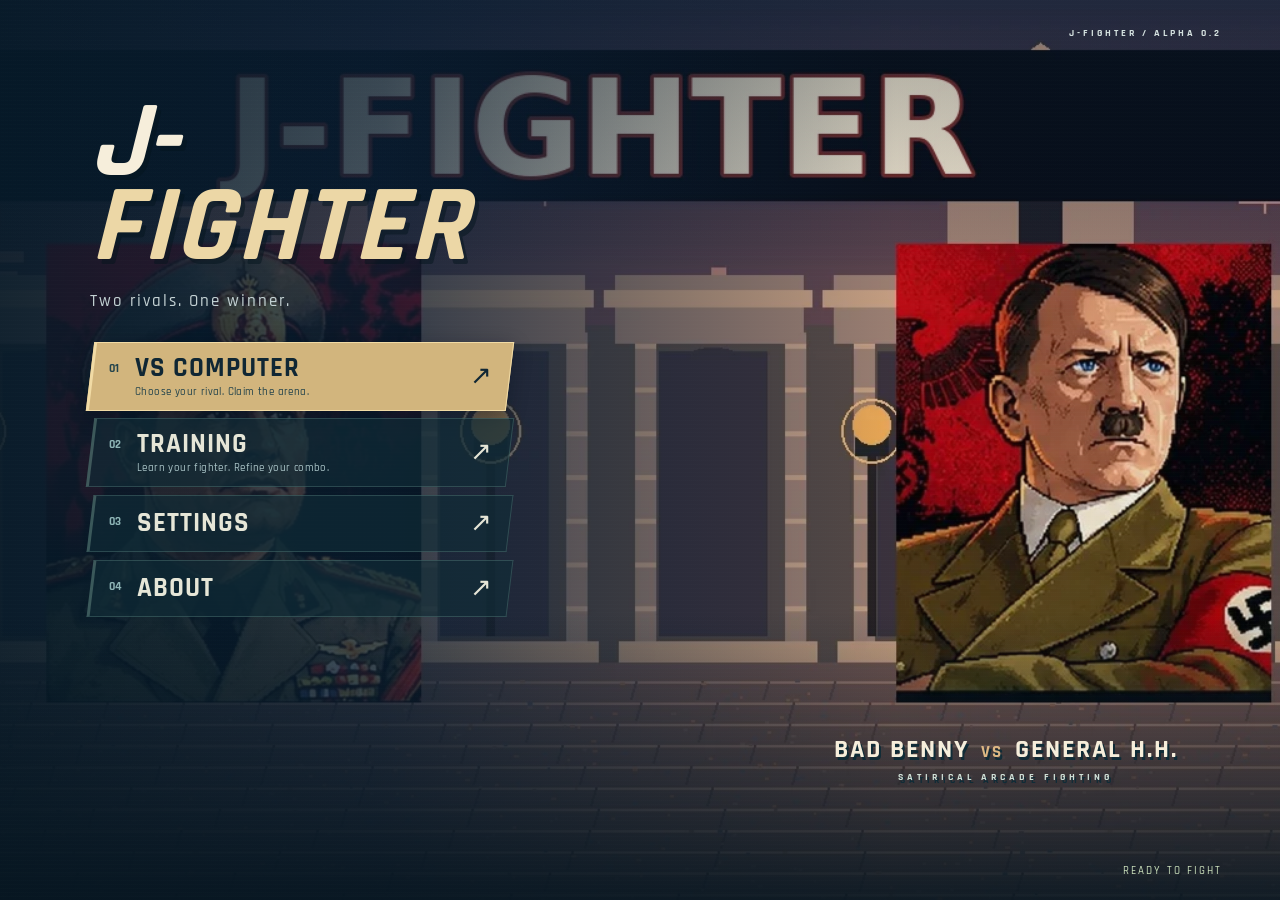
==== index.html @ 53d4bab9 "Add files via upload" ====
<!doctype html>
<html lang="en">
<head><meta charset="utf-8"><meta name="viewport" content="width=device-width,initial-scale=1,viewport-fit=cover"><meta name="theme-color" content="#101923"><script>/* Phones/tablets: mark .touch and open the landscape mobile shell (mobile.html). ?touch=1 forces it on desktop, ?touch=0 turns it off. */(()=>{const q=new URLSearchParams(location.search),f=q.get('touch'),t=f?f==='1':matchMedia('(pointer: coarse)').matches||(navigator.maxTouchPoints>0&&/Android|iPhone|iPad|iPod|Mobile/i.test(navigator.userAgent));if(!t)return;document.documentElement.classList.add('touch');if(window.top===window&&!q.has('embed'))location.replace('mobile.html'+location.search+location.hash);})();</script><title>J-FIGHTER — Alpha 0.2.5.3</title><link rel="preload" href="assets/fonts/Rajdhani-Bold.ttf" as="font" type="font/ttf" crossorigin><link rel="stylesheet" href="style.css"><link rel="stylesheet" href="menu.css"><meta name="description" content="J-Fighter Alpha 0.2: Bad Benny e General H.H."></head>
<body><div id="boot" role="status" aria-live="polite"><div class="boot-card"><strong class="boot-logo">J-<br><em>FIGHTER</em></strong><div class="boot-bar"><i></i></div><span class="boot-status">LOADING…</span></div></div><script>
// J-Fighter 0.2.2: visible startup diagnostics rather than an endless loading screen.
(function(){
 function show(message){
  var panel=document.getElementById('load-state'),label=document.getElementById('load-message');
  if(panel&&label&&!panel.classList.contains('hidden')){panel.classList.add('error');label.textContent=message;}
  var boot=document.getElementById('boot');if(boot)boot.classList.add('hidden');
 }
 window.addEventListener('error',function(e){
  if(e.target&&e.target.tagName==='SCRIPT') show('SCRIPT FAILED TO LOAD: '+(e.target.src||'unknown'));
  else if(e.error) show('JAVASCRIPT ERROR: '+e.message);
 },true);
 window.addEventListener('unhandledrejection',function(e){show('STARTUP PROMISE ERROR: '+(e.reason?.message||String(e.reason)));});
 setTimeout(function(){var screen=document.getElementById('load-state');if(screen&&!screen.classList.contains('hidden')&&!screen.classList.contains('error'))show('STARTUP TIMEOUT: check that all GitHub files are uploaded.');},18000);
})();
</script><script src="precache.js"></script><script src="preload.js?v=024"></script><main id="game-shell" aria-label="J-Fighter, demo game fighting custom fighting game">
<canvas id="arena" tabindex="0" aria-label="Arena fight. WASD bergerak, Spasi menyerang, I O P untuk skill."></canvas><div class="vignette" aria-hidden="true"></div>
<header class="combat-header">
<section class="fighter fighter-one" aria-label="Player status">
<div class="portrait-frame"><img id="player-portrait" class="portrait-image" data-portrait-side="player" src="assets/nib/ui/portrait.webp" alt="Portrait BAD BENNY"><b class="player-tag">P1</b></div>
<div class="fighter-fields"><div class="name-row"><h1 id="player-name">BAD BENNY</h1><span class="class-tag" id="player-class">FIGHTER</span></div><div class="life-frame" aria-label="Two health segments, 100 HP each"><div class="life-track"><div id="health-reserve" class="life-fill reserve-fill"></div><div id="health-fill" class="life-fill"></div></div></div><div class="bar-caption"><span id="player-title">IRON COMMAND</span><span id="health-label">200 / 200</span></div><div class="fighter-mark"><i></i><i></i><i></i><b class="round-wins" id="round-wins-player"></b><span id="player-status">CORE ACTIVE</span></div></div></section>
<section class="match-center" aria-label="Unlimited training time"><div class="mode-kicker" id="mode-label">TRAINING</div><div class="match-clock" id="match-clock">∞</div><div class="match-rule"><i></i><span id="match-score">VS</span><i></i></div></section>
<section class="fighter fighter-two" aria-label="Opponent status GENERAL H.H."><div class="fighter-fields"><div class="name-row"><span class="class-tag" id="enemy-class">FIGHTER</span><h2 id="enemy-name">GENERAL H.H.</h2></div><div class="life-frame" aria-label="Two health segments, 100 HP each"><div class="life-track"><div id="guard-reserve" class="life-fill reserve-fill"></div><div id="guard-fill" class="life-fill"></div></div></div><div class="bar-caption"><span id="guard-label">HP 200 / 200</span><span id="enemy-title">AIR COMMAND</span></div><div class="fighter-mark"><b class="round-wins" id="round-wins-enemy"></b><span id="dummy-state">READY</span><i></i><i></i><i></i></div></div><div class="portrait-frame"><img id="enemy-portrait" class="portrait-image" data-portrait-side="enemy" src="assets/solan/ui/portrait.webp" alt="Portrait GENERAL H.H."><b class="player-tag">CPU</b></div></section>
</header><div class="form-timers"><div id="player-form-timer" class="form-timer" hidden></div><div id="enemy-form-timer" class="form-timer" hidden></div></div>
<nav class="match-actions" aria-label="Menu arena"><button id="settings-btn" aria-label="Open settings" title="Settings"><svg viewBox="0 0 24 24" aria-hidden="true"><path d="m9 3-1 3-3 1-2 5 2 5 3 1 1 3h6l1-3 3-1 2-5-2-5-3-1-1-3Z"/><circle cx="12" cy="12" r="3"/></svg></button><button id="pause-btn" aria-label="Pause game" title="Pause (Esc)">Ⅱ</button></nav>
<section id="combo" class="combo-counter" aria-live="polite"><span id="combo-count">0</span><div><strong>HITS</strong><small id="combo-damage">0 DAMAGE</small></div></section><div id="announcement" class="announcement" role="status"></div>
<section id="round-call" hidden aria-live="polite"><small id="round-call-detail">FIRST TO TWO WINS</small><strong id="round-call-title"></strong></section><aside id="ultimate-cutin" class="ultimate-cutin" aria-hidden="true" aria-label="BAD BENNY ultimate: Helios Squadron"><div class="cutin-circuit"></div><img class="cutin-art" src="assets/nib/ui/cutin.webp" alt=""><div class="cutin-caption"><span class="cutin-kicker">BAD BENNY / COMMANDER</span><strong>HELIOS<br><em>SQUADRON</em></strong><div class="cutin-detail"><span class="cutin-units"><i></i><i></i><i></i><i></i></span>THREE-WAVE AIR RAID</div></div><div class="cutin-edge"></div></aside>
<footer class="bottom-hud"><section class="skill-deck" aria-label="Attacks and skills"><div class="deck-heading"><span id="deck-character">BAD BENNY</span><i></i><b>MOVE SET</b></div><div class="skill-bar">
<button class="skill-card basic" data-action="attack" aria-label="Basic attack, Spasi, 3 kombo"><span class="skill-art"><img src="assets/nib/ui/icon-basic.webp" alt=""><kbd>SPACE</kbd><span class="combo-dots"><i></i><i></i><i></i></span></span><span class="skill-name">IRON COMMAND</span></button>
<button class="skill-card " data-action="skill1" aria-label="Aether Bolt, key I"><span class="skill-art"><img src="assets/nib/ui/icon-skill1.webp" alt=""><span class="cooldown-wipe" aria-hidden="true"></span><kbd>I</kbd></span><span class="skill-name">MARCH ON ROME</span></button>
<button class="skill-card " data-action="skill2" aria-label="Seismic Drive, key O"><span class="skill-art"><img src="assets/nib/ui/icon-skill2.webp" alt=""><span class="cooldown-wipe" aria-hidden="true"></span><kbd>O</kbd></span><span class="skill-name">NATIONAL ADDRESS</span></button>
<button class="skill-card ultimate" data-action="ultimate" aria-label="Helios Squadron, key P"><span class="skill-art"><img src="assets/nib/ui/icon-ultimate.webp" alt=""><span class="cooldown-wipe" aria-hidden="true"></span><kbd>P</kbd></span><span class="skill-name">DUCE BOMBER</span></button>
</div></section><div class="stage-sign"><span id="stage-name">PLAZA</span><small id="stage-subtitle">DUEL</small><i></i></div><section class="training-data" aria-label="Training results"><div><span>TOTAL DAMAGE</span><strong id="total-damage">0 <small>DMG</small></strong></div><div><span>BEST CHAIN</span><strong id="best-combo">0 <small>HITS</small></strong></div><small class="reset-hint">R · RESET<span>ESC · PAUSE</span></small></section></footer>
<section id="touch-controls" aria-hidden="true"><div class="dpad"><button class="dbtn dbtn-up" data-key="w" tabindex="-1" aria-label="Up / jump"><i></i></button><button class="dbtn dbtn-left" data-key="a" tabindex="-1" aria-label="Left"><i></i></button><button class="dbtn dbtn-down" data-key="s" tabindex="-1" aria-label="Down / crouch"><i></i></button><button class="dbtn dbtn-right" data-key="d" tabindex="-1" aria-label="Right"><i></i></button></div><div class="action-pad"><button class="tbtn tbtn-attack" data-key=" " data-slot="attack" tabindex="-1"><img src="assets/nib/ui/icon-basic.webp" alt=""></button><button class="tbtn tbtn-skill tbtn-s1" data-key="i" data-slot="skill1" tabindex="-1"><img src="assets/nib/ui/icon-skill1.webp" alt=""><span class="cooldown-wipe"></span><em class="cooldown-num"></em></button><button class="tbtn tbtn-skill tbtn-s2" data-key="o" data-slot="skill2" tabindex="-1"><img src="assets/nib/ui/icon-skill2.webp" alt=""><span class="cooldown-wipe"></span><em class="cooldown-num"></em></button><button class="tbtn tbtn-skill tbtn-ult" data-key="p" data-slot="ultimate" tabindex="-1"><img src="assets/nib/ui/icon-ultimate.webp" alt=""><span class="cooldown-wipe"></span><em class="cooldown-num"></em></button></div></section>
<div id="load-state" class="load-state"><span class="loading-glyph">✦</span><strong>J-FIGHTER</strong><span id="load-message">LOADING ARENA…</span></div>
<dialog id="settings-panel"><div class="dialog-kicker">J-FIGHTER / SETTINGS</div><h2>Arena Settings</h2><p>Adjust audio, display and controls.</p><label class="setting-row training-only"><span>Player character<small>Changing characters restarts training</small></span><select id="character-select"><option value="solan">GENERAL H.H.</option><option value="nib">BAD BENNY</option></select></label><label class="setting-row training-only"><span>Active opponent<small>Enable CPU attacks during training</small></span><input type="checkbox" id="ai-toggle" checked></label><label class="setting-row"><span>Show hitboxes<small>Body and attack hitboxes</small></span><input type="checkbox" id="hitbox-toggle"></label><label class="setting-row"><span>Sound enabled<small>Voice, impacts and abilities</small></span><input type="checkbox" id="sound-toggle" checked></label><label class="setting-row"><span>Background music<small>Looping menu and arena soundtrack</small></span><input type="checkbox" id="music-toggle" checked></label><label class="volume-row"><span>Music</span><input type="range" id="music-slider" min="0" max="100" value="5" aria-label="Volume musik"><output id="music-value">5%</output></label><label class="setting-row"><span>Animated menu background<small>Looping video on main menu</small></span><input type="checkbox" id="menu-video-toggle" checked></label><label class="volume-row"><span>Sound</span><input type="range" id="volume-slider" min="0" max="100" value="45" aria-label="Volume audio"><output id="volume-value">45%</output></label><div class="dialog-buttons"><button id="sound-test">Test sound</button><button id="fullscreen-btn">Fullscreen</button></div><details class="controls-help"><summary>Keyboard controls</summary><p>A / D · Move &nbsp; 2× A / D · Run<br>W · Jump &nbsp; S · Crouch / fast fall<br>2× S · Flip &nbsp; SPACE · 3-hit combo<br>I / O · Skill &nbsp; P · Ultimate</p></details><button class="primary-button" id="close-settings">Back to Arena <span>↗</span></button></dialog>
<dialog id="pause-panel"><div class="dialog-kicker">J-FIGHTER / PAUSE</div><h2>PAUSED</h2><p>Match paused. Ready to resume?</p><button class="primary-button" id="resume-btn">Resume Match <span>↗</span></button><button class="text-button" id="restart-btn">Restart</button><button class="text-button" id="back-menu">Main Menu</button></dialog>
</main><section id="front-menu" aria-label="Main menu J-Fighter"></section><script src="assets/mecha/manifest.js"></script><script src="assets/stage-config.js"></script><script src="assets/ui/drone-config.js"></script><script src="assets/fenr/human/manifest.js"></script><script src="assets/fenr/wolf/manifest.js"></script><script src="fenr.js"></script><script src="assets/solan/manifest.js"></script><script src="solan.js"></script><script src="assets/nib/manifest.js"></script><script src="nib.js"></script><script src="assets/audio/announcer/manifest.js"></script><script src="announcer.js"></script><script src="match.js?v=025"></script><script>window.FRONTEND_ENABLED=true;</script><script src="game.js?v=025"></script><script src="touch.js"></script><script src="menu.js?v=025"></script><script>window.addEventListener('error',e=>{console.error('[J-Fighter ERROR]',e.message);let w=document.getElementById('jf-crash');if(!w){w=document.createElement('div');w.id='jf-crash';document.body.appendChild(w);w.style.cssText='position:fixed;left:8px;bottom:8px;z-index:99999;background:#420900;color:white;font:13px Arial;padding:12px;max-width:92vw;border:1px solid #f83';}w.textContent='GAME ERROR: '+e.message+' ('+(e.filename||'').split('/').pop()+':'+e.lineno+')';});</script></body></html>
---- style.css ----
@font-face{font-family:Rajdhani;src:url('assets/fonts/Rajdhani-Medium.ttf') format('truetype');font-weight:400 600;font-display:swap}
@font-face{font-family:Rajdhani;src:url('assets/fonts/Rajdhani-Bold.ttf') format('truetype');font-weight:700 900;font-display:swap}
:root{font-family:Rajdhani,'Arial Narrow',sans-serif;color:#fff8e8;background:#111e27;--gold:#e6c78f;--teal:#67e4dd;--orange:#ed9879}
*{box-sizing:border-box}html,body{margin:0;width:100%;height:100%;overflow:hidden}button,input{font:inherit}button{color:inherit;cursor:pointer}button:focus-visible,input:focus-visible,summary:focus-visible{outline:2px solid #fff3d4;outline-offset:4px}#game-shell{width:100%;height:100%;position:relative;isolation:isolate;overflow:hidden}canvas{position:absolute;inset:0;width:100%;height:100%;display:block;image-rendering:pixelated;outline:none}.vignette{position:absolute;inset:0;pointer-events:none;z-index:1;background:linear-gradient(180deg,#051724a6,transparent 28%,transparent 70%,#081924d9)}
.combat-header{position:absolute;top:25px;left:30px;right:30px;display:grid;grid-template-columns:minmax(0,1fr) 134px minmax(0,1fr);align-items:start;gap:12px;z-index:2;pointer-events:none;filter:drop-shadow(0 3px 3px #05132066)}
.fighter{display:flex;align-items:flex-start;min-width:0;gap:12px}.fighter-fields{flex:1;min-width:0;padding-top:3px}.portrait-frame{width:92px;height:102px;flex-shrink:0;position:relative;background:#11232b;clip-path:polygon(0 0,84% 0,100% 16%,100% 100%,0 100%);border:2px solid var(--gold)}.portrait-frame:after{content:'';position:absolute;inset:0;background:linear-gradient(0deg,#0b1a22b0,transparent 45%);border-bottom:4px solid var(--teal)}.portrait-frame img{width:100%;height:100%;object-fit:cover;object-position:center 33%;display:block}.player-tag{position:absolute;bottom:4px;left:7px;z-index:1;font-size:14px;letter-spacing:2px;text-shadow:1px 1px 2px #000}.name-row{display:flex;align-items:center;gap:12px;height:38px;margin-bottom:5px}.name-row h1,.name-row h2{font-size:34px;font-weight:700;font-style:italic;letter-spacing:1px;line-height:1;margin:0;text-shadow:2px 2px 0 #13232c}.class-tag{font-size:10px;font-weight:700;letter-spacing:2px;color:#d7e8e8;margin-top:6px}
.life-frame{height:24px;padding:3px;background:#0d1b25;border:1px solid #c0bbb18c;transform:skewX(-15deg);box-shadow:0 3px 0 #07162199,inset 0 1px 0 #fff4}.life-track{height:100%;width:100%;background:#3e4141;position:relative;overflow:hidden}.life-track:after{content:'';position:absolute;inset:0;background:repeating-linear-gradient(90deg,transparent 0,transparent calc(10% - 1px),#061a2336 calc(10% - 1px),#061a2336 10%)}.life-fill{height:100%;width:100%;background:linear-gradient(180deg,#dbfff0 0,#b3f2d4 25%,#49c6b9 28%,#51bdaa);box-shadow:inset 0 2px 0 #fff7;transition:width .16s ease-out}.bar-caption{display:flex;justify-content:space-between;font-size:10px;font-weight:700;letter-spacing:1.4px;margin:7px 2px 0;color:#e6ece5;text-shadow:1px 1px 2px #051923}.fighter-mark{display:flex;align-items:center;gap:6px;margin:8px 3px 0;color:#bbd1cf;font-size:9px;letter-spacing:1.7px;font-weight:700}.fighter-mark i{width:7px;height:7px;background:#a7e4d0;transform:rotate(45deg);border:1px solid #fff8}.fighter-mark span{margin-left:5px}.fighter-two .name-row,.fighter-two .fighter-mark{justify-content:flex-end}.fighter-two .fighter-mark span{margin:0 6px 0 0}.fighter-two .portrait-frame{clip-path:polygon(16% 0,100% 0,100% 100%,0 100%,0 16%)}.fighter-two .portrait-frame:after{border-color:var(--orange)}.fighter-two .player-tag{left:auto;right:7px}.fighter-two .life-fill{background:linear-gradient(180deg,#ffe6b2 0,#ffce93 25%,#eaa070 28%,#d87c59);margin-left:auto}.fighter-two .life-frame{transform:skewX(15deg)}.fighter-two .fighter-mark i{background:#dfae87}
.match-center{text-align:center;position:relative;padding-top:1px}.mode-kicker{font-size:10px;letter-spacing:2.2px;font-weight:700;color:#f5dec0;white-space:nowrap}.match-clock{height:57px;font-size:80px;font-weight:700;line-height:.77;letter-spacing:-6px;padding-right:6px;text-shadow:2px 3px 0 #0e2734,0 0 20px #091a30}.match-rule{display:flex;align-items:center;justify-content:center;gap:10px;font-size:11px;color:var(--gold);letter-spacing:2px;font-weight:700;margin-top:6px}.match-rule i{width:28px;height:1px;background:linear-gradient(90deg,transparent,#e6c78f)}.match-rule i:last-child{transform:scaleX(-1)}.match-actions{position:absolute;top:123px;left:50%;transform:translateX(-50%);display:flex;gap:6px;z-index:3}.match-actions button{width:29px;height:27px;border:1px solid #a0b5bd59;background:#1026339c;font-size:17px;line-height:1;padding:4px;display:grid;place-items:center;clip-path:polygon(5px 0,100% 0,100% calc(100% - 5px),calc(100% - 5px) 100%,0 100%,0 5px)}.match-actions button:hover{background:#315263}.match-actions svg{width:16px;height:16px;stroke:#e9dcc6;fill:none;stroke-width:1.5}
.bottom-hud{position:absolute;bottom:25px;left:32px;right:32px;display:flex;justify-content:space-between;align-items:flex-end;z-index:2;gap:25px}.skill-deck{width:350px}.deck-heading{display:flex;align-items:center;gap:10px;margin-bottom:8px;font-size:11px;letter-spacing:1.8px;font-weight:700;color:var(--gold)}.deck-heading i{height:1px;background:#a4c6cc55;flex:1}.deck-heading b{font-size:9px;color:#becfd3;font-weight:500}.skill-bar{display:flex;gap:10px}.skill-card{border:0;background:none;padding:0;display:flex;align-items:center;flex-direction:column;width:80px;flex-shrink:0;transition:transform .12s}.skill-art{position:relative;display:block;width:67px;height:67px;background:#12212b;clip-path:polygon(8px 0,100% 0,100% calc(100% - 8px),calc(100% - 8px) 100%,0 100%,0 8px);border:1px solid #89adb0;overflow:hidden}.skill-art:after{content:'';position:absolute;inset:3px;border:1px solid #c2dbdb36;pointer-events:none}.skill-art img{width:100%;height:100%;object-fit:cover;display:block;transition:filter .15s,opacity .15s}.skill-card kbd{position:absolute;right:0;top:0;min-width:19px;padding:1px 4px;font-family:inherit;font-size:12px;line-height:15px;font-weight:700;background:#ecddbb;color:#102731}.skill-card.basic kbd{font-size:9px}.skill-name{font-size:10px;letter-spacing:.6px;font-weight:700;margin-top:6px;line-height:1.1;text-shadow:1px 2px 2px #061a28;white-space:nowrap}.skill-card:hover .skill-art{border-color:#fff3d3}.skill-card.active{transform:translateY(-3px)}.skill-card.active .skill-art{border-color:#ffeab7}.skill-card.on-cooldown img{filter:grayscale(.9);opacity:.38}.skill-card.on-cooldown .skill-art{border-color:#5e747b}.skill-card.on-cooldown .skill-name{color:#84979d}.skill-card.ultimate .skill-art{border-color:#e6bd7b}.skill-card.ultimate kbd{background:#eac188}.skill-card.ultimate .skill-name{color:#f2c883}.combo-dots{position:absolute;bottom:4px;left:50%;transform:translateX(-50%);display:flex;gap:4px}.combo-dots i{display:block;width:10px;height:3px;background:#365961}.combo-dots i.lit{background:#fff0c9}
.stage-sign{position:absolute;left:50%;bottom:1px;transform:translateX(-50%);text-align:center;color:#ccddd7;text-shadow:0 2px 3px #122b34;pointer-events:none}.stage-sign>span{font-size:17px;font-weight:700;letter-spacing:5px}.stage-sign small{display:block;font-size:9px;letter-spacing:4px;margin-top:1px}.stage-sign i{display:block;width:90px;height:1px;background:linear-gradient(90deg,transparent,#cbb68b,transparent);margin:9px auto 0}.training-data{display:grid;grid-template-columns:1fr 1fr;gap:0 25px;text-align:right;min-width:205px;border-top:1px solid #c9d3c85c;padding-top:9px}.training-data>div>span{display:block;font-size:10px;letter-spacing:1.6px;color:#c5d5d4;font-weight:700}.training-data strong{display:block;font-size:39px;line-height:1.1;font-weight:700}.training-data strong small{font-size:10px;font-weight:500;color:#bacece}.reset-hint{grid-column:1/-1;margin-top:8px;color:#bccbc8;font-size:10px;letter-spacing:1px}.reset-hint span{margin-left:15px}
.combo-counter{position:absolute;right:42px;top:34%;display:flex;align-items:center;gap:9px;z-index:2;opacity:0;transform:translateX(20px) skewX(-10deg);transition:opacity .15s,transform .15s;pointer-events:none;text-shadow:2px 3px 0 #142430,0 3px 15px #122a42}.combo-counter.visible{opacity:1;transform:skewX(-10deg)}.combo-counter>span{font-size:104px;font-weight:700;line-height:.85}.combo-counter strong{font-size:29px;line-height:1;font-weight:700}.combo-counter small{display:block;font-size:13px;font-weight:700;letter-spacing:1px;color:#f0d6a8}.announcement{position:absolute;left:50%;top:26%;transform:translate(-50%,-8px) skewX(-8deg);z-index:3;font-size:39px;font-weight:700;letter-spacing:5px;text-align:center;white-space:nowrap;opacity:0;transition:opacity .15s,transform .15s;text-shadow:2px 3px 0 #112634,0 3px 12px #0d2039;pointer-events:none}.announcement.visible{opacity:1;transform:translate(-50%,0) skewX(-8deg)}
.load-state{position:absolute;inset:0;z-index:5;background:#0e202c;display:flex;flex-direction:column;align-items:center;justify-content:center;gap:14px}.load-state.hidden{display:none}.loading-glyph{font-size:50px;color:var(--gold)}.load-state strong{font-size:36px;font-weight:700;letter-spacing:6px}.load-state>span:last-child{font-size:16px;color:#b5c9ce}.load-state.error>span:last-child{max-width:430px;text-align:center;padding:15px;color:#f3bdaa}
dialog{margin:auto;background:linear-gradient(140deg,#1c303d,#101e2b);color:#f9f0dc;border:1px solid #b9c2c44f;border-top:3px solid var(--gold);padding:30px;width:440px;max-width:calc(100% - 24px);max-height:calc(100% - 24px);overflow:auto;box-shadow:0 20px 90px #07131cbb}dialog::backdrop{background:#031423ac;backdrop-filter:blur(5px)}.dialog-kicker{color:var(--gold);font-size:12px;letter-spacing:2px;font-weight:700}dialog h2{font-size:34px;font-weight:700;margin:8px 0;line-height:1}dialog p{font-size:16px;line-height:1.5;color:#b9cbd0;margin:10px 0 16px}.setting-row{display:flex;align-items:center;justify-content:space-between;padding:12px 0;border-bottom:1px solid #98abb72e;font-size:17px;font-weight:700}.setting-row small{display:block;font-size:13px;font-weight:500;color:#91a7b0}.setting-row input{accent-color:#8fe3d0;width:18px;height:18px}.volume-row{display:flex;align-items:center;gap:12px;font-size:15px;padding:16px 0}.volume-row input{flex:1;min-width:0;accent-color:#84d9c6}.volume-row output{min-width:35px}.dialog-buttons{display:flex;gap:8px}.dialog-buttons button{flex:1;border:1px solid #8da8b153;background:#274352;padding:8px;font-size:15px;font-weight:700}.controls-help{font-size:15px;margin:13px 0;color:#bdd0d3}.controls-help summary{cursor:pointer}.controls-help p{font-size:14px}.primary-button{display:flex;align-items:center;justify-content:space-between;width:100%;border:0;background:var(--gold);color:#132b37;padding:12px 15px;font-size:18px;font-weight:700}.primary-button:hover{background:#fae0b4}.text-button{display:block;margin:15px auto 0;border:0;background:none;color:#bccecf;font-size:15px;padding:5px}
@media(min-width:1600px){.combat-header{top:32px;left:45px;right:45px;grid-template-columns:1fr 160px 1fr}.portrait-frame{width:112px;height:120px}.name-row{height:42px}.name-row h1,.name-row h2{font-size:40px}.life-frame{height:27px}.match-actions{top:137px}.bottom-hud{left:45px;right:45px;bottom:32px}.skill-art{width:75px;height:75px}.skill-deck{width:382px}.skill-card{width:88px}}
@media(max-width:950px){.combat-header{left:20px;right:20px;top:20px;gap:8px;grid-template-columns:1fr 100px 1fr}.portrait-frame{width:66px;height:80px}.fighter{gap:8px}.fighter-fields{padding-top:0}.name-row{height:28px;margin-bottom:4px;gap:7px}.name-row h1,.name-row h2{font-size:26px}.class-tag{font-size:8px;letter-spacing:1px}.life-frame{height:19px}.bar-caption{font-size:8px;letter-spacing:.6px;margin-top:5px}.fighter-mark{font-size:8px;letter-spacing:.7px;margin-top:6px;gap:4px}.fighter-mark i{width:5px;height:5px}.mode-kicker{font-size:8px;letter-spacing:1px}.match-clock{font-size:65px;height:45px}.match-rule{margin-top:3px;font-size:10px}.match-actions{top:104px}.bottom-hud{left:23px;right:23px;bottom:20px}.skill-deck{width:298px}.skill-bar{gap:8px}.skill-card{width:68px}.skill-art{width:57px;height:57px}.skill-name{font-size:8px}.training-data{min-width:175px;gap:0 15px}.stage-sign{display:none}.combo-counter>span{font-size:85px}.announcement{font-size:30px}}
@media(max-width:620px){.combat-header{top:14px;left:12px;right:12px;grid-template-columns:1fr 66px 1fr;gap:4px}.fighter{gap:5px}.portrait-frame{position:absolute;top:60px;width:48px;height:54px}.fighter-two .portrait-frame{right:0}.fighter-fields{width:100%}.name-row h1,.name-row h2{font-size:23px}.class-tag{display:none}.name-row{height:26px}.life-frame{height:16px}.bar-caption{font-size:7px;letter-spacing:.1px}.bar-caption span:first-child{display:none}.fighter-two .bar-caption span:first-child{display:inline}.fighter-two .bar-caption span:last-child{display:none}.fighter-mark{margin-left:54px;justify-content:flex-end}.fighter-two .fighter-mark{margin-left:0;margin-right:54px;justify-content:flex-start}.fighter-mark i{display:none}.fighter-mark span{font-size:7px;letter-spacing:0;white-space:nowrap;margin:0}.mode-kicker{font-size:6px;letter-spacing:.6px}.match-clock{font-size:50px;height:34px}.match-rule{font-size:8px;gap:4px}.match-rule i{width:13px}.match-actions{top:85px}.match-actions button{width:25px;height:24px}.bottom-hud{left:16px;right:16px;bottom:19px;justify-content:center}.skill-deck{width:320px}.skill-bar{gap:8px;justify-content:center}.skill-card{width:73px}.skill-art{width:60px;height:60px}.skill-name{font-size:9px}.training-data{display:none}.combo-counter{right:19px;top:27%}.combo-counter>span{font-size:68px}.combo-counter strong{font-size:22px}.combo-counter small{font-size:11px}.announcement{font-size:25px;letter-spacing:2px;top:27%}}
@media(max-height:500px) and (min-width:620px){.combat-header{top:12px;left:19px;right:19px;grid-template-columns:1fr 95px 1fr}.portrait-frame{width:56px;height:66px}.name-row{height:25px}.name-row h1,.name-row h2{font-size:24px}.fighter-mark{display:none}.life-frame{height:16px}.bar-caption{font-size:8px}.match-clock{font-size:57px;height:40px}.match-actions{top:85px}.bottom-hud{bottom:12px;left:20px;right:20px}.skill-art{width:46px;height:46px}.skill-card{width:65px}.skill-deck{width:284px}.deck-heading{margin-bottom:5px;font-size:10px}.skill-name{font-size:8px}.training-data strong{font-size:29px}.combo-counter{top:30%}.announcement{font-size:29px}dialog{padding:20px}}


/* Cooldown is a clockwise transparent-black pie sweep over the actual skill art. */
.cooldown-wipe{position:absolute;inset:0;z-index:2;pointer-events:none;opacity:0}
.on-cooldown .cooldown-wipe{opacity:1}
.skill-card.on-cooldown img{filter:saturate(.9);opacity:1}
.skill-card kbd{z-index:3}.skill-art:after{z-index:4}
.skill-card.ultimate .skill-name{font-size:9px;letter-spacing:.2px}
/* Original ARCO cut-in: tilted cyan/gold command strip, art and live HTML title. */
.ultimate-cutin{position:absolute;left:-4%;top:26%;width:108%;height:clamp(145px,27vh,220px);z-index:5;pointer-events:none;visibility:hidden;overflow:hidden;isolation:isolate;background:linear-gradient(100deg,#0b2230,#163e49 42%,#0c1b2d 74%);border-top:3px solid #f2d296;border-bottom:3px solid #f2d296;box-shadow:0 -3px 0 #173e4c,0 -5px 0 #8debd8,0 4px 0 #50b7b2,0 17px 45px #000b}
.ultimate-cutin.visible{visibility:visible}
.cutin-circuit{position:absolute;inset:0;background:linear-gradient(115deg,transparent 44%,#66ead323 44.2%,transparent 44.5%),repeating-linear-gradient(0deg,transparent 0 18px,#65d9d50d 18px 19px),repeating-linear-gradient(90deg,transparent 0 45px,#65d9d50a 45px 46px)}
.cutin-art{position:absolute;left:0;top:0;width:73%;height:100%;object-fit:cover;object-position:27% 42%;mask-image:linear-gradient(90deg,#000 0%,#000 60%,transparent 98%)}
.cutin-caption{position:absolute;left:51%;top:12%;right:6%;bottom:8%;display:flex;flex-direction:column;justify-content:center;text-shadow:3px 4px 0 #071323}
.cutin-kicker{font-size:clamp(8px,1vw,12px);font-weight:700;letter-spacing:3px;color:#78f2db;margin-bottom:5px}
.cutin-caption strong{font-size:clamp(32px,5.1vw,68px);font-weight:700;font-style:italic;line-height:.84;letter-spacing:1px;color:#fff5d7}
.cutin-caption em{font-style:italic;color:#f1c580}
.cutin-detail{display:flex;gap:12px;align-items:center;margin-top:12px;font-size:clamp(8px,.9vw,11px);letter-spacing:2px;font-weight:700;color:#d3f5ed}
.cutin-units{display:flex;gap:5px}.cutin-units i{display:block;width:6px;height:6px;background:#8ef1de;transform:rotate(45deg)}
.cutin-edge{position:absolute;inset:5px 0;border-top:1px solid #7bdedc66;border-bottom:1px solid #7bdedc55;pointer-events:none}
@media(max-width:620px){.ultimate-cutin{top:28%;height:155px}.cutin-art{width:88%;object-position:28% 45%}.cutin-caption{left:48%;right:4%}.cutin-caption strong{font-size:33px;letter-spacing:0}.cutin-kicker{font-size:7px;letter-spacing:1px}.cutin-detail{font-size:7px;letter-spacing:.4px;gap:6px}.cutin-units{gap:3px}.cutin-units i{width:4px;height:4px}.skill-card.ultimate .skill-name{font-size:8px}}

.skill-card.recharged .skill-art{border-color:#b0fff0;box-shadow:inset 0 0 0 2px #88efd1}
.skill-card.recharged .skill-name{color:#bbfff0}
/* One physical bar, two real HP layers; reserve is revealed beneath the first. */
.life-fill{position:absolute;left:0;top:0;z-index:2;transition:width .08s linear}
.life-track:after{z-index:3}
.life-fill.reserve-fill{z-index:1;background:linear-gradient(180deg,#a2dfed,#69b8d2 35%,#3884a3)}
.fighter-two .life-fill{left:auto;right:0;margin:0}
.fighter-two .life-fill.reserve-fill{background:linear-gradient(180deg,#ffd1b2,#d58969 35%,#a65446)}
/* Avatar contract: every source faces RIGHT. Mirror image only for the enemy slot. */
.portrait-image{--portrait-direction:1;transform:scaleX(var(--portrait-direction));transform-origin:center}
.portrait-image[data-portrait-side="enemy"]{--portrait-direction:-1}
.form-timers{position:absolute;top:140px;left:4%;right:4%;display:flex;justify-content:space-between;pointer-events:none;z-index:3}
.form-timer{position:relative;min-width:120px;padding:7px 13px 10px;background:#17291de8;color:#ffe0a5;border:1px solid #a67e43;font:700 16px Rajdhani;letter-spacing:1.4px;box-shadow:0 3px 14px #0004}
.form-timer:after{content:'';position:absolute;left:0;bottom:0;width:calc(var(--remaining,1)*100%);height:3px;background:#e7bd76}.form-timer[hidden]{visibility:hidden;display:block}
#enemy-form-timer{margin-left:auto}.fenr-cutin{background:linear-gradient(100deg,#202e1b,#584326 60%,#202b1d);border-color:#e6c186}.fenr-cutin .cutin-kicker{color:#d5e7a5}.fenr-cutin .cutin-caption em{color:#e9aa71}.mira-cutin{background:linear-gradient(100deg,#2a1640,#5a2f6d 58%,#24153a);border-color:#ffd978}.mira-cutin .cutin-kicker{color:#ffc4ec}.mira-cutin .cutin-caption em{color:#ffd978}.cora-cutin{background:linear-gradient(100deg,#150f26,#3b2758 58%,#120d20);border-color:#f0b35a}.cora-cutin .cutin-kicker{color:#cdb6ff}.cora-cutin .cutin-caption em{color:#f0b35a}.naja-cutin{background:linear-gradient(100deg,#0d2a33,#1f4652 55%,#2b2350);border-color:#e3bf78}.naja-cutin .cutin-kicker{color:#f2d9a0}.naja-cutin .cutin-caption em{color:#e3bf78}.nib-cutin{background:linear-gradient(100deg,#0e1e2a,#2a5674 58%,#0b1720);border-color:#8fd4ff}.nib-cutin .cutin-kicker{color:#e8f6ff}.nib-cutin .cutin-caption em{color:#e8c48a}.edda-cutin{background:linear-gradient(100deg,#15231a,#3f6a4c 58%,#1a2016);border-color:#8fe3b4}.edda-cutin .cutin-kicker{color:#e9f7df}.edda-cutin .cutin-caption em{color:#e0c07a}.solan-cutin{background:linear-gradient(100deg,#261707,#684210 58%,#1a1005);border-color:#f2b632}.solan-cutin .cutin-kicker{color:#ffe3a0}.solan-cutin .cutin-caption em{color:#f2b632}.rhea-cutin{background:linear-gradient(100deg,#231015,#562231 58%,#1a0b0f);border-color:#e8c07a}.rhea-cutin .cutin-kicker{color:#f5e6c8}.rhea-cutin .cutin-caption em{color:#e8c07a}.isolde-cutin{background:linear-gradient(100deg,#171d25,#34465a 58%,#12171e);border-color:#bfe3ff}.isolde-cutin .cutin-kicker{color:#e6f4ff}.isolde-cutin .cutin-caption em{color:#8fd0ff}.zanni-cutin{background:linear-gradient(100deg,#141611,#2e3318 58%,#11120d);border-color:#d8e24a}.zanni-cutin .cutin-kicker{color:#eef39a}.zanni-cutin .cutin-caption em{color:#d8e24a}.haldor-cutin{background:linear-gradient(100deg,#1c1411,#4a2616 58%,#16100d);border-color:#ff9a3c}.haldor-cutin .cutin-kicker{color:#ffc58a}.haldor-cutin .cutin-caption em{color:#ff9a3c}
.setting-row select{max-width:180px;background:#172b30;color:#f5edd9;border:1px solid #778a7c;padding:8px;font:700 15px Rajdhani}
@media(max-width:620px){.form-timers{top:137px}.form-timer{font-size:12px;min-width:86px;padding:4px 7px 7px}.setting-row select{max-width:145px}}
@media(max-height:500px) and (min-width:620px){.form-timers{top:97px}.form-timer{font-size:12px;padding:4px 8px 7px}}

/* Touch controls (html.touch, set by the detector in index.html; see touch.js). */
#touch-controls{display:none}
html.touch body{touch-action:manipulation;-webkit-user-select:none;user-select:none;-webkit-touch-callout:none;-webkit-tap-highlight-color:transparent}
html.touch body:not(.in-menu) #touch-controls{display:block;position:absolute;inset:0;z-index:4;pointer-events:none}
html.touch .skill-deck,html.touch .training-data,html.touch .reset-hint{display:none}
html.touch .bottom-hud{justify-content:center}
html.touch .vignette{background:linear-gradient(180deg,#051724a6,transparent 28%)}
.dpad{position:absolute;left:calc(22px + env(safe-area-inset-left));bottom:calc(16px + env(safe-area-inset-bottom));display:grid;grid-template-columns:repeat(3,var(--key));grid-template-rows:repeat(2,var(--key));gap:7px;pointer-events:auto;touch-action:none;--key:54px}
.dbtn{position:relative;padding:0;border-radius:12px;pointer-events:auto;touch-action:none;cursor:pointer;border:2px solid #d8efe96b;background:#0e1d26c7;box-shadow:0 5px 14px #0007,inset 0 0 0 3px #ffffff0d;transition:transform .06s,filter .06s,background .06s}
.dbtn-up{grid-column:2;grid-row:1}.dbtn-left{grid-column:1;grid-row:2}.dbtn-down{grid-column:2;grid-row:2}.dbtn-right{grid-column:3;grid-row:2}
.dbtn i{position:absolute;left:50%;top:50%;width:0;height:0;border:11px solid transparent;pointer-events:none}
.dbtn-up i{border-bottom:15px solid #e9fbf6;transform:translate(-50%,-72%)}
.dbtn-down i{border-top:15px solid #e9fbf6;transform:translate(-50%,-28%)}
.dbtn-left i{border-right:15px solid #e9fbf6;transform:translate(-72%,-50%)}
.dbtn-right i{border-left:15px solid #e9fbf6;transform:translate(-28%,-50%)}
.dbtn.pressed{transform:scale(.92);background:#1c3a45e6;filter:drop-shadow(0 0 7px #7dfbe0)}
.action-pad{position:absolute;right:calc(22px + env(safe-area-inset-right));bottom:calc(16px + env(safe-area-inset-bottom));width:190px;height:190px;pointer-events:none;--big:96px;--small:58px;--r:100px}
.tbtn{position:absolute;padding:0;border-radius:50%;overflow:hidden;pointer-events:auto;touch-action:none;cursor:pointer;border:2px solid #f2e2b9b0;background:#0e1d26d0;box-shadow:0 5px 14px #0008,inset 0 0 0 3px #00000040;transition:transform .06s,filter .06s}
.tbtn img{position:absolute;inset:0;width:100%;height:100%;object-fit:cover;opacity:.95;pointer-events:none}
.tbtn .cooldown-wipe{position:absolute;inset:0;z-index:2;pointer-events:none}
.tbtn .cooldown-num{position:absolute;inset:0;z-index:3;display:grid;place-items:center;font:700 22px/1 Rajdhani,system-ui,sans-serif;font-style:normal;color:#fff;text-shadow:0 2px 3px #000;pointer-events:none}
.tbtn.pressed{transform:scale(.9);filter:brightness(1.25)}
.tbtn.active{border-color:#ffe39a;box-shadow:0 0 16px #ffd76acc}
.tbtn.recharged{box-shadow:0 0 18px #9dffe8}
.tbtn.on-cooldown img{filter:grayscale(.55) brightness(.7)}
/* Basic attack in the corner, the three skills on a quarter circle around it (left, up-left, up). */
.tbtn-attack{width:var(--big);height:var(--big);right:0;bottom:0;border-width:3px;border-color:#fff1c9d9}
.tbtn-skill{width:var(--small);height:var(--small)}
.tbtn-s1{right:calc(var(--big)/2 + var(--r) - var(--small)/2);bottom:calc(var(--big)/2 - var(--small)/2)}
.tbtn-s2{right:calc(var(--big)/2 + var(--r)*.7071 - var(--small)/2);bottom:calc(var(--big)/2 + var(--r)*.7071 - var(--small)/2)}
.tbtn-ult{right:calc(var(--big)/2 - var(--small)/2);bottom:calc(var(--big)/2 + var(--r) - var(--small)/2);border-color:#ffc86be6}
@media(max-height:360px){.action-pad{--big:82px;--small:50px;--r:86px}.dpad{--key:48px}}
@media(min-height:560px){.action-pad{--big:112px;--small:66px;--r:118px;width:230px;height:230px}.dpad{--key:64px}}

/* First-visit loading screen (preload.js): covers menu and arena until every runtime file is cached. */
#boot{position:fixed;inset:0;z-index:100;display:grid;place-items:center;background:radial-gradient(ellipse at 50% 42%,#173547,#0b1b25 68%);color:#f6eedb;font-family:Rajdhani,Arial,sans-serif;transition:opacity .45s ease}
#boot.done{opacity:0;pointer-events:none}
.boot-card{width:min(420px,78vw);text-align:center}
.boot-logo{display:block;font-size:clamp(44px,9vmin,76px);font-style:italic;font-weight:700;line-height:.8;letter-spacing:-2px;text-shadow:4px 5px 0 #05151e7a}
.boot-logo em{font-style:italic;color:#ecd7a6;letter-spacing:6px}
.boot-bar{height:6px;margin:clamp(18px,5vmin,34px) 0 12px;background:#ffffff1a;border:1px solid #e8d4a340;overflow:hidden}
.boot-bar i{display:block;height:100%;background:linear-gradient(90deg,#86d9c4,#e0bf85);transform:scaleX(0);transform-origin:0 50%;transition:transform .15s linear}
.boot-status{font-size:13px;letter-spacing:1.5px;color:#a9c7c9}
---- menu.css ----
/* Aether Arm front-end: arcade typography, opposing fighter art and roster panels. */
#front-menu{position:fixed;inset:0;z-index:20;overflow:auto;background:#0b1b25;color:#f6eedb;font-family:Rajdhani,Arial,sans-serif;isolation:isolate}
#front-menu[hidden]{display:none}#front-menu[data-screen=home]{overflow:hidden}#front-menu button{font-family:inherit}#front-menu button:focus-visible,#front-menu a:focus-visible{outline:2px solid #fff0c5;outline-offset:4px}
.in-menu .combat-header,.in-menu .match-actions,.in-menu .bottom-hud,.in-menu .combo-counter,.in-menu .form-timers,.in-menu #announcement,.in-menu #ultimate-cutin{visibility:hidden}
.in-menu .training-only,.in-versus .training-only{display:none}.round-wins{color:#f1d39d;letter-spacing:5px;font-size:14px}.in-versus .fighter-mark>i{display:none}
#round-call{position:absolute;left:0;right:0;top:34%;z-index:8;text-align:center;pointer-events:none;text-shadow:4px 5px 0 #142733,0 12px 30px #0008}#round-call[hidden]{display:none}#round-call small{display:block;font:700 13px Rajdhani;letter-spacing:4px;color:#ffe5ae;text-shadow:0 2px 6px #102b35}#round-call strong{display:block;font:700 italic clamp(70px,11vw,145px)/1 Rajdhani;color:#fff0ce;letter-spacing:5px;animation:round-strike .28s ease-out both}#round-call[data-phase=ko] strong{color:#efad77}
@keyframes round-strike{from{transform:scale(1.3) skew(-10deg);opacity:0}to{transform:scale(1) skew(-5deg);opacity:1}}
.home-art,.selection-backdrop,.arena-screen-bg,.result-bg{position:absolute;inset:0;z-index:-2;background-size:cover;background-position:center}.home-art{background-image:linear-gradient(90deg,#061a29eb 0%,#0a2036bd 30%,#10283210 70%),url('assets/menu/jf-home.webp')}.home-art:after{content:'';position:absolute;inset:0;background:linear-gradient(0deg,#061520e6,transparent 32%,transparent 70%,#07182655)}.menu-grain{position:absolute;inset:0;z-index:-1;pointer-events:none;opacity:.15;background:repeating-linear-gradient(0deg,transparent 0 3px,#94cdb912 3px 4px)}
.home-top{display:flex;justify-content:space-between;padding:27px 4.5%}.eyebrow,.build-tag{font-weight:700;letter-spacing:3px;font-size:11px}.eyebrow{color:#d8c394}.build-tag{font-size:10px;color:#d4e1df}
.home-content{width:42%;max-width:540px;margin:clamp(8px,4vh,42px) 0 80px 7%}.home-title>span{color:#a7d9cc;font-size:12px;font-weight:700;letter-spacing:4px}.home-title h1{font-size:clamp(64px,8.5vw,130px);line-height:.77;font-style:italic;letter-spacing:-3px;margin:21px 0 20px;position:relative;text-shadow:4px 5px 0 #05151e7a}.home-title h1 em{font-style:italic;color:#ecd7a6;letter-spacing:10px}.home-title h1 i{font-size:35px;position:absolute;top:12%;margin-left:17px;color:#86d6c7}.home-title p{color:#c3d1d3;font-size:17px;letter-spacing:2px;margin:0 0 30px}
.home-nav{display:flex;flex-direction:column;gap:8px;max-width:420px}.home-nav button{display:flex;align-items:center;gap:17px;text-align:left;background:#102b37a6;border:1px solid #7dada144;border-left:3px solid #7fa69866;padding:11px 17px 11px 15px;color:#e6e6d7;transform:skewX(-7deg);transition:background .14s,border-color .14s,transform .14s;font-weight:700}.home-nav button>*{transform:skewX(7deg)}.home-nav .nav-index{font-size:12px;color:#8eb5b6;align-self:flex-start;padding-top:7px}.home-nav button>span:nth-child(2){font-size:27px;letter-spacing:1px;flex:1;line-height:1.05}.home-nav small{display:block;font-size:11px;font-weight:500;letter-spacing:.4px;margin-top:5px;color:#a8c2c5}.home-nav b{font-size:26px;font-weight:500}.home-nav button:first-child{background:#d2b57d;color:#102734;border-color:#f1dba5;box-shadow:0 5px 20px #050d1955}.home-nav button:first-child small,.home-nav button:first-child .nav-index{color:#24444c}.home-nav button:hover,.home-nav button:focus-visible{background:#f0d49d;color:#122837;border-color:#fff0c8;transform:skewX(-7deg) translateX(8px)}.home-nav button:hover small,.home-nav button:focus-visible small{color:#2e5156}
.home-title h1 i{display:none}
.home-title h1 em{letter-spacing:3px}.home-caption{font-size:24px;letter-spacing:3px}.home-caption i{font-size:17px;margin:0 12px}.wordmark>span{letter-spacing:3px}
.home-caption{position:absolute;right:8%;bottom:13%;font-weight:700;font-size:33px;letter-spacing:5px;text-shadow:2px 3px #102c37}.home-caption i{font-style:normal;color:#dcb783;margin:0 20px;font-size:22px}.home-caption small{display:block;font-size:10px;letter-spacing:4px;color:#cfdfd6;text-align:center;margin-top:5px}.home-footer{position:absolute;left:4.5%;right:4.5%;bottom:22px;display:flex;justify-content:space-between;font-size:11px;letter-spacing:2px;color:#a6c0c6}.home-footer b{color:#e7c88d;margin:0 11px}.home-footer>span:last-child{color:#cbe0bc}
.selection-backdrop{background:radial-gradient(ellipse at 20% 60%,#2b514e77,transparent 40%),radial-gradient(ellipse at 82% 60%,#79534355,transparent 40%),linear-gradient(160deg,#142e3d,#0b1926 70%)}.selection-backdrop:after{content:'';position:absolute;inset:0;opacity:.13;background:repeating-linear-gradient(125deg,transparent 0 60px,#a6dbd32a 61px 62px)}
.select-header{height:107px;display:flex;align-items:center;gap:25px;padding:18px 3.5%;border-bottom:1px solid #a4c7c022;background:#0b1d2980}.menu-back{display:flex;align-items:center;gap:10px;background:transparent;border:1px solid #8cadb14d;color:#e9e6cd;padding:8px 13px;font-size:24px}.menu-back span{font-size:11px;font-weight:700;letter-spacing:1px}.select-header h1{font-size:clamp(25px,3.1vw,43px);font-weight:700;font-style:italic;line-height:1;margin:6px 0 0;letter-spacing:1.3px}.wordmark{margin-left:auto;font-weight:700;font-style:italic;font-size:22px;letter-spacing:1px;line-height:.82;position:relative;padding-right:22px;color:#f3e5bd}.wordmark>span{display:block;letter-spacing:9px;color:#a1d5c9}.wordmark i{position:absolute;right:0;top:4px;font-size:20px;color:#e8bf7c}
.selection-steps{display:flex;justify-content:center;align-items:center;gap:13px;padding-top:18px;font-size:12px;letter-spacing:1px;color:#58757d}.selection-steps span{display:flex;gap:7px;align-items:center}.selection-steps b{font-size:10px;letter-spacing:2px}.selection-steps .current{color:#f4d8a3}.selection-steps .done{color:#8bd4c3}.selection-steps>i{height:1px;width:35px;background:#55707a77}
.select-stage{display:grid;grid-template-columns:minmax(0,1fr) minmax(300px,380px) minmax(0,1fr);height:calc(100vh - 188px);max-width:1540px;margin:0 auto;padding:0 24px;align-items:center;gap:5px}
#player-preview,#enemy-preview{height:100%;min-height:410px;min-width:0;position:relative}.fighter-plinth{position:relative;height:100%;overflow:visible}.side-tag{position:absolute;top:7%;left:12%;font-size:11px;letter-spacing:2px;font-weight:700;color:#8cdacc}.fighter-plinth.enemy .side-tag{left:auto;right:12%;color:#eeb281}.plinth-light{position:absolute;left:10%;right:0;bottom:100px;top:10%;background:linear-gradient(145deg,#79d7c214,transparent);clip-path:polygon(30% 0,100% 0,75% 100%,0 100%)}.enemy .plinth-light{background:linear-gradient(220deg,#f4b77817,transparent);transform:scaleX(-1)}
.selection-art{position:absolute;left:50%;bottom:116px;height:clamp(220px,49vh,525px);max-width:130%;object-fit:contain;transform:translateX(-50%);filter:drop-shadow(0 16px 16px #020d18a6);animation:fighter-in .2s ease-out both}.enemy .selection-art{transform:translateX(-50%) scaleX(-1)}.unknown .selection-art{height:clamp(210px,39vh,370px);opacity:.45;filter:drop-shadow(0 0 12px #718c8b22)}
@keyframes fighter-in{from{opacity:.3;filter:drop-shadow(0 16px 16px #020d18a6) brightness(1.4)}to{opacity:1;filter:drop-shadow(0 16px 16px #020d18a6) brightness(1)}}
.fighter-copy{position:absolute;left:11%;right:0;bottom:9px}.enemy .fighter-copy{left:0;right:11%;text-align:right}.fighter-copy>span{font-size:10px;font-weight:700;letter-spacing:2px;color:#a0d5c9}.enemy .fighter-copy>span{color:#edbd95}.fighter-copy h2{font-size:clamp(42px,5vw,72px);font-style:italic;margin:3px 0 0;line-height:.88;letter-spacing:2px}.fighter-copy p{font-size:12px;letter-spacing:3px;font-weight:700;margin:9px 0;color:#b4c8c6}.fighter-copy small{font-size:12px;color:#839fa8}
.roster-center{padding-top:8px;position:relative;z-index:2}.roster-caption{display:flex;justify-content:space-between;align-items:center;margin-bottom:12px}.roster-caption strong{font-size:12px;letter-spacing:2px;color:#f1cf95}.roster-caption>span{font-size:9px;letter-spacing:1.5px;color:#9cb2b7}.roster-grid{display:grid;grid-template-columns:repeat(4,1fr);gap:7px}.roster-tile{aspect-ratio:.83;min-width:0;padding:0;position:relative;overflow:hidden;border:1px solid #58787d88;background:#172b35;transform:skewX(-4deg);transition:border-color .1s,box-shadow .1s,filter .1s}.roster-tile img{width:100%;height:100%;object-fit:cover;object-position:center 20%;transform:skewX(4deg) scale(1.08);pointer-events:none}.roster-tile>span{position:absolute;bottom:0;left:0;right:0;padding:8px 2px 4px;background:linear-gradient(transparent,#081720);font-size:12px;letter-spacing:1px;font-weight:700;color:#e7e8d5}.roster-tile>b{position:absolute;top:4px;left:4px;background:#86d9c4;color:#09202b;font-size:10px;padding:2px 4px}.roster-tile>b:empty{display:none}.roster-tile.locked{filter:saturate(.35);border-color:#334953}.roster-tile.locked span{font-size:8px;color:#7b969d;letter-spacing:2px}.roster-tile.locked img{opacity:.65}.roster-tile.soon img{filter:saturate(.85) brightness(.88)}.roster-tile.highlight{border:2px solid #efce91;box-shadow:0 0 0 2px #c9954b44,0 0 18px #d7aa6524;filter:none}.roster-tile.highlight:after{content:'';position:absolute;inset:3px;border:1px solid #fff2bc66;pointer-events:none}
.fighter-moves{height:53px;text-align:center;padding-top:12px}.fighter-moves>span{display:block;font-size:10px;color:#93afa9;letter-spacing:1px;text-transform:uppercase}.fighter-moves b{display:block;font-size:14px;letter-spacing:2px;margin-top:3px;color:#eddfbc}.menu-primary{display:flex;justify-content:space-between;align-items:center;gap:20px;border:1px solid #ffe8b4;background:#e0bf85;color:#10252f;font-size:17px;font-weight:700;letter-spacing:1.5px;padding:13px 21px;cursor:pointer;transition:background .15s,transform .15s}.menu-primary:hover,.menu-primary:focus-visible{background:#ffe4b0;transform:translateY(-2px)}.menu-primary b{font-size:23px;line-height:.7}.confirm-fighter{width:100%;margin-top:11px}.roster-notice{height:16px;text-align:center;font-size:10px;color:#839fa8;letter-spacing:1px;margin:9px 0 0}.menu-primary[aria-disabled=true]{background:#536265;border-color:#718486;color:#bac2b8}.menu-primary:disabled{cursor:wait;filter:grayscale(1);opacity:.6}
.menu-footer{position:absolute;bottom:0;left:0;right:0;display:flex;justify-content:space-between;align-items:center;padding:16px 3.5%;font-size:10px;color:#8ea8ae;letter-spacing:1px;border-top:1px solid #8fbaaa22;background:#0b1c269c}.menu-footer kbd{font:700 10px Rajdhani;border:1px solid #647c8188;padding:2px 4px;color:#d6decb}.menu-footer i{display:inline-block;width:5px;height:5px;margin:0 10px;background:#91c9ae;transform:rotate(45deg)}
.arena-screen-bg{filter:brightness(.5) saturate(.85)}.arena-screen-bg:after{content:'';position:absolute;inset:0;background:linear-gradient(0deg,#0a1d2bf5,transparent 60%,#0b243388)}.arena-content{width:min(980px,88%);margin:20px auto 80px}.versus-strip{display:flex;align-items:center;justify-content:center;gap:34px;height:57px}.versus-strip>div{display:flex;align-items:center;gap:12px;min-width:175px}.versus-strip>div:last-child{justify-content:flex-end;text-align:right}.versus-strip img{width:48px;height:48px;object-fit:cover;border:1px solid #dec89c}.versus-strip span{font-size:9px;letter-spacing:2px;color:#99d2c4}.versus-strip strong{display:block;font-size:25px;font-style:italic;color:#ffedd0;line-height:1}.versus-strip>b{font-size:25px;font-style:italic;color:#e8bf7b}.arena-window{height:clamp(115px,23vh,265px);margin:17px 0 12px;border:1px solid #cde0be55;position:relative;background:linear-gradient(0deg,#07131dd6,transparent 66%);box-shadow:0 8px 35px #05172233}.arena-window>div{position:absolute;left:22px;bottom:17px}.arena-window small{font-size:11px;letter-spacing:2px;text-transform:uppercase;color:#d5e4ca}.arena-window h2{font-size:36px;font-style:italic;font-weight:700;line-height:1;margin:4px 0 0;text-transform:uppercase}.arena-number{position:absolute;top:13px;left:16px;font-size:11px;letter-spacing:3px}.arena-day{position:absolute;right:17px;bottom:18px;font-size:10px;letter-spacing:1.5px;color:#f5dfb3}.arena-tiles{display:grid;grid-template-columns:repeat(5,1fr);gap:12px}.arena-tile{height:90px;border:1px solid #a6c6ba66;padding:0;background:#152e38;position:relative;overflow:hidden}.arena-tile img{width:100%;height:100%;object-fit:cover;opacity:.7}.arena-tile>span{position:absolute;bottom:0;left:0;right:0;padding:15px 8px 6px;background:linear-gradient(transparent,#071720);font-size:14px;text-transform:uppercase;font-weight:700;letter-spacing:1px}.arena-tile.selected{border:2px solid #ebc487;box-shadow:0 0 0 2px #e6b97544}.arena-tile.selected img{opacity:1}.match-options{display:flex;align-items:center;justify-content:space-between;gap:20px;padding:18px 0}.difficulty-buttons{display:flex;gap:6px;margin-top:9px}.difficulty-buttons button{min-width:85px;background:#142d38;color:#c4d3cf;border:1px solid #789a984d;padding:7px 11px;font-size:14px;font-weight:700;text-transform:uppercase}.difficulty-buttons i{display:block;font-style:normal;font-size:9px;letter-spacing:2px;color:#718f97}.difficulty-buttons button.selected{background:#c19b60;color:#0c242e;border-color:#e8cd91}.difficulty-buttons .selected i{color:#193b3d}.match-rules{text-align:right;font-size:13px;letter-spacing:1.2px;color:#f1dab2}.match-rules span{display:block;font-size:9px;letter-spacing:1px;color:#a9c2c3;margin-top:5px}.training-note{font-size:15px;color:#d2e4d3;margin-bottom:0}.start-battle{margin-left:auto;min-width:280px}.arena-content #setup-error{font-size:12px;color:#ffcd9e;text-align:right;margin:6px 0 0}
.home-art.dim{filter:brightness(.32)}.about-panel{width:min(660px,87%);margin:35px 0 70px 12%;padding:27px 35px;background:#112935dc;border-left:3px solid #d7b87d}.about-panel h2{font-size:50px;line-height:.95;letter-spacing:1px;margin:15px 0}.about-panel em{color:#dbbd85;font-style:italic}.about-panel>p{font-size:17px;line-height:1.45;color:#b9d0d0;max-width:530px}.about-fighters{display:flex;gap:28px;border-top:1px solid #678c8655;padding-top:12px}.about-fighters p{flex:1;font-size:12px;color:#d1c497}.about-fighters span{display:block;font-size:13px;color:#9fb8bc;margin-top:6px;line-height:1.4}.about-stats{display:flex;gap:40px;margin:18px 0;color:#98b3b8;font-size:10px;letter-spacing:1px}.about-stats b{display:block;font-size:34px;line-height:1;color:#f0d49e}.about-panel>small{display:block;font-size:11px;line-height:1.7;color:#7b9ca7}.about-panel .menu-primary{margin-top:23px;width:100%}
.result-bg{background:radial-gradient(ellipse at 30% 60%,#6486756e,transparent 52%),linear-gradient(130deg,#163443,#0a1a26)}.result-layout{display:flex;align-items:center;justify-content:center;gap:7%;height:calc(100vh - 110px);padding:30px 7%}.result-fighter{height:min(75vh,680px);max-width:44%;object-fit:contain;filter:drop-shadow(0 20px 25px #0007)}.result-copy{width:390px;max-width:47%}.result-copy h1{font-size:clamp(48px,7vw,98px);font-style:italic;letter-spacing:1px;line-height:1;color:#edcd92;margin:12px 0}.result-copy>p{font-size:20px;letter-spacing:5px;color:#b7dacb}.final-score{display:flex;gap:25px;align-items:center;font-size:72px;font-weight:700;line-height:1.15}.final-score i{font-size:28px;font-style:normal;color:#748f95}.result-copy>small{display:block;font-size:12px;color:#98b3b7;margin:8px 0 30px}.result-copy>.menu-primary{width:100%}.result-secondary{display:block;width:100%;margin-top:10px;border:1px solid #8ba89d66;padding:11px;background:#183440;color:#cbddd4;font-size:14px;font-weight:700;letter-spacing:2px}
@media(min-width:1600px){.home-content{margin-top:7vh}.home-nav button{padding:15px 21px}.home-title p{margin-bottom:40px}.select-stage{grid-template-columns:1fr 440px 1fr}.roster-grid{gap:10px}.roster-tile{aspect-ratio:.94}.selection-art{height:55vh}.arena-content{margin-top:30px}}
@media(max-height:700px) and (min-width:800px){.home-content{margin-top:0;margin-bottom:50px}.home-title h1{font-size:76px;margin:14px 0}.home-title p{margin-bottom:20px}.home-nav button{padding:9px 14px}.home-nav button>span:nth-child(2){font-size:23px}.select-header{height:82px}.selection-steps{padding-top:12px}.select-stage{height:calc(100vh - 151px);grid-template-columns:1fr 300px 1fr}.roster-tile{aspect-ratio:1}.selection-art{height:43vh;bottom:104px}.fighter-copy h2{font-size:47px}.fighter-copy small{font-size:10px}.fighter-copy p{font-size:10px}.confirm-fighter{padding:10px 14px;font-size:14px}.fighter-moves{height:44px}.roster-caption{margin-bottom:8px}.arena-content{margin-top:8px;margin-bottom:50px}.arena-window{height:19vh;margin:10px 0}.arena-tiles .arena-tile{height:71px}.match-options{padding:12px 0}.menu-footer{padding:10px 3.5%}.about-panel{margin-top:20px;padding:20px 28px}.about-panel h2{font-size:40px}.about-panel>p{font-size:15px}.about-stats{margin:10px 0}}
@media(max-width:800px){.home-content{width:65%;margin-left:8%;margin-top:7vh}.home-title h1{font-size:83px}.home-title>span{font-size:10px}.home-art{background-position:60% center;background-image:linear-gradient(90deg,#061a29f0,#0a2036b5 50%,#10283235),url('assets/menu/jf-home.webp')}.home-caption{display:none}.home-top{padding:20px 6%}.build-tag{display:none}.home-footer{font-size:9px}.select-header{height:89px;padding:12px 3%;gap:14px}.select-header .wordmark{display:none}.select-header h1{font-size:28px}.select-header .eyebrow{font-size:9px;letter-spacing:2px}.select-stage{height:auto;min-height:calc(100vh - 170px);grid-template-columns:1fr minmax(248px,340px) 1fr;padding:0 12px;gap:0}#player-preview,#enemy-preview{min-height:430px}.selection-art{height:32vh;max-width:210%;bottom:142px}.fighter-copy{left:0;right:-30px;bottom:42px}.enemy .fighter-copy{left:-30px;right:0}.fighter-copy h2{font-size:33px}.fighter-copy>span,.fighter-copy small{display:none}.fighter-copy p{font-size:8px;letter-spacing:1px}.side-tag{font-size:8px;left:0;top:12%;max-width:74px}.fighter-plinth.enemy .side-tag{right:0}.roster-tile{aspect-ratio:.87}.roster-caption>span{display:none}.menu-footer{font-size:8px;padding:11px 3%}.menu-footer>span:last-child{display:none}.menu-footer kbd{font-size:8px}.arena-content{width:91%;margin-top:10px}.match-options{align-items:flex-start;gap:10px}.difficulty-buttons{gap:4px}.difficulty-buttons button{min-width:60px;padding:7px;font-size:11px}.match-rules{font-size:10px}.arena-window h2{font-size:29px}.arena-day{display:none}.arena-tile span{font-size:11px}.versus-strip{gap:15px}.versus-strip>div{min-width:130px}.start-battle{width:100%}.about-panel{margin:25px auto;width:90%;padding:25px}.result-layout{gap:4%;padding:20px 4%}.result-copy{max-width:55%}.result-copy h1{font-size:55px}.result-copy .eyebrow{font-size:9px}.result-copy>p{font-size:15px}.result-fighter{max-width:40%}}
@media(max-width:550px){.home-content{width:80%;margin-top:8vh}.home-title h1{font-size:77px}.home-nav button>span:nth-child(2){font-size:23px}.home-title p{font-size:14px}.home-footer{letter-spacing:1px}.home-top .eyebrow{font-size:9px;letter-spacing:2px}.select-stage{grid-template-columns:1fr 1fr;padding:0 16px;align-items:start}.roster-center{grid-column:1/-1;grid-row:2;padding:0 8px 70px}#player-preview,#enemy-preview{height:26vh;min-height:180px}.selection-art{height:22vh;bottom:3px;max-width:100%}.fighter-copy{left:0;bottom:0;right:auto}.enemy .fighter-copy{right:0;left:auto;bottom:0}.fighter-copy h2{font-size:28px;text-shadow:2px 2px #132e33}.fighter-copy p{margin:3px 0}.side-tag{top:3%;font-size:8px;max-width:none}.fighter-plinth.enemy .side-tag{right:0}.selection-steps{padding-top:13px}.roster-grid{gap:6px}.roster-tile{aspect-ratio:1.2}.roster-caption{margin:5px 0 8px}.roster-caption strong{font-size:10px}.fighter-moves{height:40px;padding-top:8px}.fighter-moves b{font-size:12px}.confirm-fighter{padding:10px 15px;margin-top:6px}.roster-notice{font-size:9px;margin-top:7px}.menu-footer{position:fixed}.arena-content{margin-bottom:65px}.arena-window{height:22vh}.arena-window h2{font-size:24px}.arena-window>div{left:12px;bottom:12px}.arena-tiles{gap:6px;grid-template-columns:repeat(3,1fr)}.arena-tile{height:73px}.arena-tile span{font-size:10px;letter-spacing:.2px}.match-options{display:block}.match-rules{text-align:left;margin-top:15px}.difficulty-buttons button{flex:1}.difficulty-buttons{width:100%}.difficulty-area .eyebrow{font-size:9px}.versus-strip strong{font-size:22px}.versus-strip img{width:39px;height:39px}.versus-strip>div{min-width:110px}.result-layout{position:relative;justify-content:flex-end}.result-fighter{position:absolute;left:-13%;opacity:.5;height:65vh;max-width:80%}.result-copy{position:relative;max-width:82%;width:82%}.result-copy h1{font-size:62px}.about-panel h2{font-size:39px}.about-fighters{display:block}.about-stats{gap:30px}}
@media(prefers-reduced-motion:reduce){#front-menu *,#round-call strong{animation:none!important;transition:none!important}}
@media(max-height:650px) and (max-width:800px){.home-content{margin-top:2vh}.home-title h1{font-size:65px;margin:14px 0}.home-title p{font-size:14px;margin-bottom:18px}.home-nav button{padding:9px 13px}.home-nav button>span:nth-child(2){font-size:22px}}
@media(max-height:520px){.home-top{padding:14px 4.5%}.home-content{margin-top:0}.home-title h1{font-size:62px;margin:13px 0 18px}.home-title>span{font-size:9px}.home-title p,.home-nav small{display:none}.home-nav button{padding:7px 13px}.home-nav button>span:nth-child(2){font-size:20px}.home-caption{bottom:18%}.home-footer{bottom:12px;font-size:9px}}

/* Faction-wide branding, independent from individual roster members. */
.home-caption{font-size:clamp(16px,2.1vw,26px);letter-spacing:2px}.home-caption i{font-size:17px;margin:0 12px}.wordmark>span{letter-spacing:3px}
.roster-tile img.portrait-image{transform:skewX(4deg) scale(1.08) scaleX(var(--portrait-direction,1))}
/* Silent video sits behind the same readable menu scrims; poster remains until playback. */
.home-art.video-backed{background-image:url('assets/menu/jf-home.webp')}
.menu-background-video{position:absolute;inset:0;width:100%;height:100%;object-fit:cover;object-position:center;pointer-events:none;opacity:0;transition:opacity .25s linear}
.menu-background-video.is-playing{opacity:1}
.home-art.video-backed:before{content:'';position:absolute;inset:0;z-index:1;background:linear-gradient(90deg,#061a29eb 0%,#0a2036bd 30%,#10283210 70%);pointer-events:none}
.home-art.video-backed:after{z-index:2;pointer-events:none}
@media(max-width:800px){.menu-background-video{object-position:60% center}.home-art.video-backed:before{background:linear-gradient(90deg,#061a29f0,#0a2036b5 50%,#10283235)}}
html.touch .menu-footer>span:first-child{visibility:hidden}
/* Phone landscape (about 375-420 px tall): the four home buttons, title and footer must all fit. */
@media(max-height:420px){.home-top{padding:9px 4.5%}.home-title h1{font-size:46px;margin:8px 0 10px;letter-spacing:-2px}.home-title>span{font-size:8px;letter-spacing:3px}.home-nav{gap:5px;max-width:340px}.home-nav button{padding:4px 12px}.home-nav button>span:nth-child(2){font-size:16px}.home-caption{font-size:18px;bottom:16%}.home-footer{bottom:6px;font-size:8px}}
@media(max-height:420px){.select-header{height:50px;padding:6px 3%;gap:14px}.select-header h1{font-size:21px;margin-top:2px}.selection-steps{padding-top:5px;font-size:9px;gap:9px}.selection-steps b{font-size:8px}.select-stage{height:calc(100vh - 104px);grid-template-columns:minmax(0,1fr) minmax(250px,290px) minmax(0,1fr);padding:0 12px}.roster-center{padding-top:0}.roster-caption{margin-bottom:4px}.roster-caption strong{font-size:10px}.roster-caption>span{font-size:8px}.roster-grid{gap:4px}.roster-tile{aspect-ratio:1.3}.roster-tile>span{font-size:9px;padding:5px 2px 2px}.roster-tile.locked span{font-size:7px}.fighter-moves{height:30px;padding-top:3px}.fighter-moves>span{font-size:8px}.fighter-moves b{font-size:11px;margin-top:1px}.confirm-fighter{margin-top:3px;padding:6px 12px;font-size:12px}.roster-notice{font-size:9px;margin:2px 0 0}.selection-art{height:56vh;bottom:62px}.unknown .selection-art{height:44vh}.side-tag{top:1%;font-size:9px}.fighter-copy{bottom:2px}.fighter-copy>span{font-size:8px}.fighter-copy h2{font-size:30px}.fighter-copy p{font-size:8px;margin:3px 0;letter-spacing:2px}.fighter-copy small{font-size:8px}.menu-footer{padding:5px 3%;font-size:8px}.menu-footer kbd{font-size:8px;padding:1px 3px}.arena-content{margin:4px auto 34px}.arena-window{height:24vh;margin:5px 0}.arena-window>div{left:14px;bottom:8px}.arena-window h2{font-size:22px}.arena-window small{font-size:8px}.arena-tiles{gap:6px}.arena-tiles .arena-tile{height:44px}.match-options{padding:6px 0;gap:10px}.difficulty-buttons{margin-top:4px}.difficulty-buttons button{min-width:62px;padding:4px 7px;font-size:12px}.about-panel{margin:8px 0 36px 7%;padding:12px 20px}.about-panel h2{font-size:28px;margin:6px 0}.about-panel>p{font-size:12px;margin:6px 0}.about-panel .menu-primary{margin-top:10px}.result-layout{height:calc(100vh - 50px);padding:8px 5%}}
@media(max-height:420px){.select-stage{grid-template-rows:minmax(0,1fr);align-items:stretch}.roster-center{align-self:center}.fighter-copy small{display:none}.selection-art{bottom:58px;height:54vh}.roster-notice{height:12px}}
@media(max-height:420px){#player-preview,#enemy-preview{min-height:0;height:100%}}
@media(max-height:420px){.menu-footer{display:none}.versus-strip{height:36px;gap:22px}.versus-strip img{width:30px;height:30px}.versus-strip strong{font-size:18px}.versus-strip>b{font-size:18px}.arena-window{height:17vh}.arena-tile>span{font-size:10px;padding:8px 4px 3px}.match-rules{font-size:11px}.match-rules span{margin-top:2px}.arena-content .menu-primary{padding:7px 16px;font-size:14px}.arena-content .menu-primary b{font-size:18px}.arena-content{margin-bottom:10px}.select-stage{height:calc(100vh - 76px)}}
@media(max-height:420px){.arena-number{display:none}}
/* Phone landscape result screen: art, title, score and the three buttons all above the fold. */
@media(max-height:420px){.result-layout{height:calc(100vh - 50px);padding:6px 6%;gap:5%}.result-fighter{height:min(78vh,300px)}.result-copy{width:330px}.result-copy .eyebrow{font-size:9px}.result-copy h1{font-size:40px;margin:4px 0}.result-copy>p{font-size:13px;letter-spacing:3px;margin:2px 0}.final-score{font-size:40px;gap:16px;line-height:1.05}.final-score i{font-size:18px}.result-copy>small{font-size:10px;margin:2px 0 8px}.result-copy>.menu-primary{padding:7px 16px;font-size:14px}.result-copy>.menu-primary b{font-size:18px}.result-secondary{margin-top:5px;padding:6px;font-size:11px}}
.home-top-right{display:flex;align-items:center}
/* Out of the flow so the header keeps its height; the build tag makes room for it. */
html.touch .home-top{padding-right:calc(4.5% + 50px)}
.menu-fullscreen{position:absolute;top:8px;right:4.5%;z-index:3;width:38px;height:38px;padding:0;display:grid;place-items:center;border:1px solid #e8d4a399;background:#0b1d29c7;color:#f5e6c2;cursor:pointer;touch-action:manipulation}
.menu-fullscreen svg{width:22px;height:22px;fill:none;stroke:currentColor;stroke-width:2.4;stroke-linecap:square}
.menu-fullscreen:active{transform:scale(.92);background:#1a3342}
.menu-fullscreen.hinted{border-color:#ffd66b;box-shadow:0 0 0 3px #ffd66b66;animation:fullscreen-glow 1.4s ease-in-out infinite}
@keyframes fullscreen-glow{0%,100%{box-shadow:0 0 0 0 #ffd66b00}50%{box-shadow:0 0 0 5px #ffd66b88}}
@media (prefers-reduced-motion:reduce){.menu-fullscreen.hinted{animation:none}}

/* Confirmed fighter: the picture brightens 3 times (0.3 s each, within the 3-flashes-per-second limit) before the next step; no glow. */
.roster-tile.picked{animation:pick-tile .3s steps(1,end) 3}
#player-preview.picked .selection-art,#enemy-preview.picked .selection-art{animation:pick-art .3s steps(1,end) 3}
#front-menu[data-picking] .roster-tile,#front-menu[data-picking] button{pointer-events:none}
@keyframes pick-tile{0%{filter:brightness(1.6)}50%,100%{filter:none}}
@keyframes pick-art{0%{filter:brightness(1.6) drop-shadow(0 16px 16px #020d18a6)}50%,100%{filter:drop-shadow(0 16px 16px #020d18a6)}}
@media (prefers-reduced-motion:reduce){.roster-tile.picked,#player-preview.picked .selection-art,#enemy-preview.picked .selection-art{animation:none;filter:brightness(1.35)}}
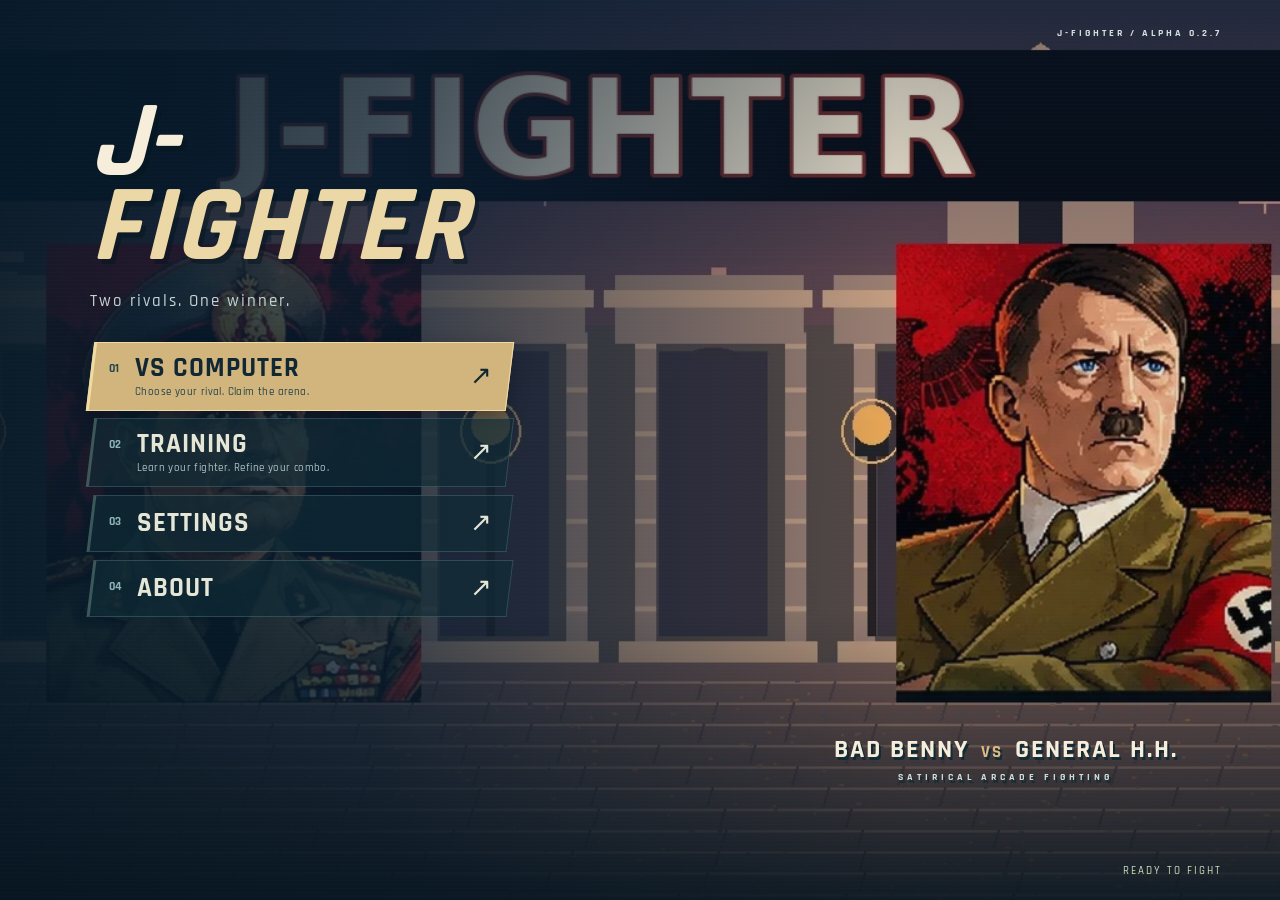
==== commit a860c9a3: "Add files via upload" ====
--- a/index.html
+++ b/index.html
@@ -38,6 +38,6 @@
 <div id="load-state" class="load-state"><span class="loading-glyph">✦</span><strong>J-FIGHTER</strong><span id="load-message">LOADING ARENA…</span></div>
 <dialog id="settings-panel"><div class="dialog-kicker">J-FIGHTER / SETTINGS</div><h2>Arena Settings</h2><p>Adjust audio, display and controls.</p><label class="setting-row training-only"><span>Player character<small>Changing characters restarts training</small></span><select id="character-select"><option value="solan">GENERAL H.H.</option><option value="nib">BAD BENNY</option></select></label><label class="setting-row training-only"><span>Active opponent<small>Enable CPU attacks during training</small></span><input type="checkbox" id="ai-toggle" checked></label><label class="setting-row"><span>Show hitboxes<small>Body and attack hitboxes</small></span><input type="checkbox" id="hitbox-toggle"></label><label class="setting-row"><span>Sound enabled<small>Voice, impacts and abilities</small></span><input type="checkbox" id="sound-toggle" checked></label><label class="setting-row"><span>Background music<small>Looping menu and arena soundtrack</small></span><input type="checkbox" id="music-toggle" checked></label><label class="volume-row"><span>Music</span><input type="range" id="music-slider" min="0" max="100" value="5" aria-label="Volume musik"><output id="music-value">5%</output></label><label class="setting-row"><span>Animated menu background<small>Looping video on main menu</small></span><input type="checkbox" id="menu-video-toggle" checked></label><label class="volume-row"><span>Sound</span><input type="range" id="volume-slider" min="0" max="100" value="45" aria-label="Volume audio"><output id="volume-value">45%</output></label><div class="dialog-buttons"><button id="sound-test">Test sound</button><button id="fullscreen-btn">Fullscreen</button></div><details class="controls-help"><summary>Keyboard controls</summary><p>A / D · Move &nbsp; 2× A / D · Run<br>W · Jump &nbsp; S · Crouch / fast fall<br>2× S · Flip &nbsp; SPACE · 3-hit combo<br>I / O · Skill &nbsp; P · Ultimate</p></details><button class="primary-button" id="close-settings">Back to Arena <span>↗</span></button></dialog>
 <dialog id="pause-panel"><div class="dialog-kicker">J-FIGHTER / PAUSE</div><h2>PAUSED</h2><p>Match paused. Ready to resume?</p><button class="primary-button" id="resume-btn">Resume Match <span>↗</span></button><button class="text-button" id="restart-btn">Restart</button><button class="text-button" id="back-menu">Main Menu</button></dialog>
-</main><section id="front-menu" aria-label="Main menu J-Fighter"></section><script src="assets/mecha/manifest.js"></script><script src="assets/stage-config.js"></script><script src="assets/ui/drone-config.js"></script><script src="assets/fenr/human/manifest.js"></script><script src="assets/fenr/wolf/manifest.js"></script><script src="fenr.js"></script><script src="assets/solan/manifest.js"></script><script src="solan.js"></script><script src="assets/nib/manifest.js"></script><script src="nib.js"></script><script src="assets/audio/announcer/manifest.js"></script><script src="announcer.js"></script><script src="match.js?v=025"></script><script>window.FRONTEND_ENABLED=true;</script><script src="game.js?v=025"></script><script src="touch.js"></script><script src="menu.js?v=025"></script><script>window.addEventListener('error',e=>{console.error('[J-Fighter ERROR]',e.message);let w=document.getElementById('jf-crash');if(!w){w=document.createElement('div');w.id='jf-crash';document.body.appendChild(w);w.style.cssText='position:fixed;left:8px;bottom:8px;z-index:99999;background:#420900;color:white;font:13px Arial;padding:12px;max-width:92vw;border:1px solid #f83';}w.textContent='GAME ERROR: '+e.message+' ('+(e.filename||'').split('/').pop()+':'+e.lineno+')';});</script></body></html>
+</main><section id="front-menu" aria-label="Main menu J-Fighter"></section><script src="assets/mecha/manifest.js"></script><script src="assets/stage-config.js"></script><script src="assets/ui/drone-config.js"></script><script src="assets/fenr/human/manifest.js"></script><script src="assets/fenr/wolf/manifest.js"></script><script src="fenr.js"></script><script src="assets/solan/manifest.js"></script><script src="solan.js"></script><script src="assets/nib/manifest.js"></script><script src="nib.js?v=027"></script><script src="assets/audio/announcer/manifest.js"></script><script src="announcer.js"></script><script src="match.js?v=025"></script><script>window.FRONTEND_ENABLED=true;</script><script src="game.js?v=025"></script><script src="touch.js"></script><script src="menu.js?v=025"></script><script>window.addEventListener('error',e=>{console.error('[J-Fighter ERROR]',e.message);let w=document.getElementById('jf-crash');if(!w){w=document.createElement('div');w.id='jf-crash';document.body.appendChild(w);w.style.cssText='position:fixed;left:8px;bottom:8px;z-index:99999;background:#420900;color:white;font:13px Arial;padding:12px;max-width:92vw;border:1px solid #f83';}w.textContent='GAME ERROR: '+e.message+' ('+(e.filename||'').split('/').pop()+':'+e.lineno+')';});</script></body></html>
 
 
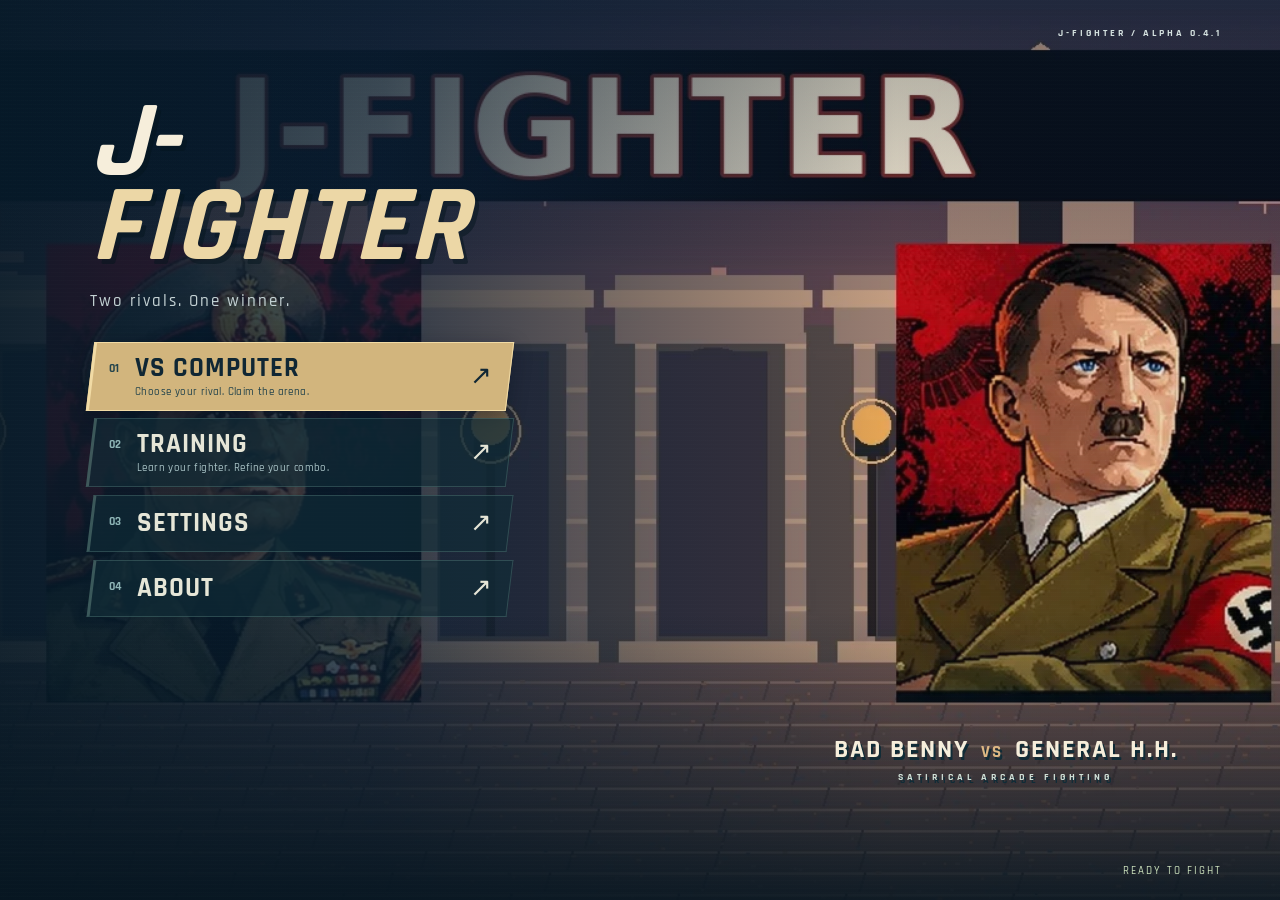
==== commit 676c4918: "Add files via upload" ====
--- a/index.html
+++ b/index.html
@@ -36,8 +36,8 @@
 </div></section><div class="stage-sign"><span id="stage-name">PLAZA</span><small id="stage-subtitle">DUEL</small><i></i></div><section class="training-data" aria-label="Training results"><div><span>TOTAL DAMAGE</span><strong id="total-damage">0 <small>DMG</small></strong></div><div><span>BEST CHAIN</span><strong id="best-combo">0 <small>HITS</small></strong></div><small class="reset-hint">R · RESET<span>ESC · PAUSE</span></small></section></footer>
 <section id="touch-controls" aria-hidden="true"><div class="dpad"><button class="dbtn dbtn-up" data-key="w" tabindex="-1" aria-label="Up / jump"><i></i></button><button class="dbtn dbtn-left" data-key="a" tabindex="-1" aria-label="Left"><i></i></button><button class="dbtn dbtn-down" data-key="s" tabindex="-1" aria-label="Down / crouch"><i></i></button><button class="dbtn dbtn-right" data-key="d" tabindex="-1" aria-label="Right"><i></i></button></div><div class="action-pad"><button class="tbtn tbtn-attack" data-key=" " data-slot="attack" tabindex="-1"><img src="assets/nib/ui/icon-basic.webp" alt=""></button><button class="tbtn tbtn-skill tbtn-s1" data-key="i" data-slot="skill1" tabindex="-1"><img src="assets/nib/ui/icon-skill1.webp" alt=""><span class="cooldown-wipe"></span><em class="cooldown-num"></em></button><button class="tbtn tbtn-skill tbtn-s2" data-key="o" data-slot="skill2" tabindex="-1"><img src="assets/nib/ui/icon-skill2.webp" alt=""><span class="cooldown-wipe"></span><em class="cooldown-num"></em></button><button class="tbtn tbtn-skill tbtn-ult" data-key="p" data-slot="ultimate" tabindex="-1"><img src="assets/nib/ui/icon-ultimate.webp" alt=""><span class="cooldown-wipe"></span><em class="cooldown-num"></em></button></div></section>
 <div id="load-state" class="load-state"><span class="loading-glyph">✦</span><strong>J-FIGHTER</strong><span id="load-message">LOADING ARENA…</span></div>
-<dialog id="settings-panel"><div class="dialog-kicker">J-FIGHTER / SETTINGS</div><h2>Arena Settings</h2><p>Adjust audio, display and controls.</p><label class="setting-row training-only"><span>Player character<small>Changing characters restarts training</small></span><select id="character-select"><option value="solan">GENERAL H.H.</option><option value="nib">BAD BENNY</option></select></label><label class="setting-row training-only"><span>Active opponent<small>Enable CPU attacks during training</small></span><input type="checkbox" id="ai-toggle" checked></label><label class="setting-row"><span>Show hitboxes<small>Body and attack hitboxes</small></span><input type="checkbox" id="hitbox-toggle"></label><label class="setting-row"><span>Sound enabled<small>Voice, impacts and abilities</small></span><input type="checkbox" id="sound-toggle" checked></label><label class="setting-row"><span>Background music<small>Looping menu and arena soundtrack</small></span><input type="checkbox" id="music-toggle" checked></label><label class="volume-row"><span>Music</span><input type="range" id="music-slider" min="0" max="100" value="5" aria-label="Volume musik"><output id="music-value">5%</output></label><label class="setting-row"><span>Animated menu background<small>Looping video on main menu</small></span><input type="checkbox" id="menu-video-toggle" checked></label><label class="volume-row"><span>Sound</span><input type="range" id="volume-slider" min="0" max="100" value="45" aria-label="Volume audio"><output id="volume-value">45%</output></label><div class="dialog-buttons"><button id="sound-test">Test sound</button><button id="fullscreen-btn">Fullscreen</button></div><details class="controls-help"><summary>Keyboard controls</summary><p>A / D · Move &nbsp; 2× A / D · Run<br>W · Jump &nbsp; S · Crouch / fast fall<br>2× S · Flip &nbsp; SPACE · 3-hit combo<br>I / O · Skill &nbsp; P · Ultimate</p></details><button class="primary-button" id="close-settings">Back to Arena <span>↗</span></button></dialog>
+<dialog id="settings-panel"><div class="dialog-kicker">J-FIGHTER / SETTINGS</div><h2>Arena Settings</h2><p>Adjust audio, display and controls.</p><label class="setting-row training-only"><span>Player character<small>Changing characters restarts training</small></span><select id="character-select"><option value="solan">GENERAL H.H.</option><option value="nib">BAD BENNY LEGACY</option><option value="bad-benny">BAD BENNY</option></select></label><label class="setting-row training-only"><span>Active opponent<small>Enable CPU attacks during training</small></span><input type="checkbox" id="ai-toggle" checked></label><label class="setting-row"><span>Show hitboxes<small>Body and attack hitboxes</small></span><input type="checkbox" id="hitbox-toggle"></label><label class="setting-row"><span>Sound enabled<small>Voice, impacts and abilities</small></span><input type="checkbox" id="sound-toggle" checked></label><label class="setting-row"><span>Background music<small>Looping menu and arena soundtrack</small></span><input type="checkbox" id="music-toggle" checked></label><label class="volume-row"><span>Music</span><input type="range" id="music-slider" min="0" max="100" value="5" aria-label="Volume musik"><output id="music-value">5%</output></label><label class="setting-row"><span>Animated menu background<small>Looping video on main menu</small></span><input type="checkbox" id="menu-video-toggle" checked></label><label class="volume-row"><span>Sound</span><input type="range" id="volume-slider" min="0" max="100" value="45" aria-label="Volume audio"><output id="volume-value">45%</output></label><div class="dialog-buttons"><button id="sound-test">Test sound</button><button id="fullscreen-btn">Fullscreen</button></div><details class="controls-help"><summary>Keyboard controls</summary><p>A / D · Move &nbsp; 2× A / D · Run<br>W · Jump &nbsp; S · Crouch / fast fall<br>2× S · Flip &nbsp; SPACE · 3-hit combo<br>I / O · Skill &nbsp; P · Ultimate</p></details><button class="primary-button" id="close-settings">Back to Arena <span>↗</span></button></dialog>
 <dialog id="pause-panel"><div class="dialog-kicker">J-FIGHTER / PAUSE</div><h2>PAUSED</h2><p>Match paused. Ready to resume?</p><button class="primary-button" id="resume-btn">Resume Match <span>↗</span></button><button class="text-button" id="restart-btn">Restart</button><button class="text-button" id="back-menu">Main Menu</button></dialog>
-</main><section id="front-menu" aria-label="Main menu J-Fighter"></section><script src="assets/mecha/manifest.js"></script><script src="assets/stage-config.js"></script><script src="assets/ui/drone-config.js"></script><script src="assets/fenr/human/manifest.js"></script><script src="assets/fenr/wolf/manifest.js"></script><script src="fenr.js"></script><script src="assets/solan/manifest.js"></script><script src="solan.js"></script><script src="assets/nib/manifest.js"></script><script src="nib.js?v=027"></script><script src="assets/audio/announcer/manifest.js"></script><script src="announcer.js"></script><script src="match.js?v=025"></script><script>window.FRONTEND_ENABLED=true;</script><script src="game.js?v=025"></script><script src="touch.js"></script><script src="menu.js?v=025"></script><script>window.addEventListener('error',e=>{console.error('[J-Fighter ERROR]',e.message);let w=document.getElementById('jf-crash');if(!w){w=document.createElement('div');w.id='jf-crash';document.body.appendChild(w);w.style.cssText='position:fixed;left:8px;bottom:8px;z-index:99999;background:#420900;color:white;font:13px Arial;padding:12px;max-width:92vw;border:1px solid #f83';}w.textContent='GAME ERROR: '+e.message+' ('+(e.filename||'').split('/').pop()+':'+e.lineno+')';});</script></body></html>
+</main><section id="front-menu" aria-label="Main menu J-Fighter"></section><script src="assets/mecha/manifest.js"></script><script src="assets/stage-config.js"></script><script src="assets/ui/drone-config.js"></script><script src="assets/fenr/human/manifest.js"></script><script src="assets/fenr/wolf/manifest.js"></script><script src="fenr.js"></script><script src="assets/solan/manifest.js?v=041"></script><script src="solan.js"></script><script src="assets/nib/manifest.js?v=032"></script><script src="nib.js?v=027"></script><script src="assets/bad-benny/manifest.js?v=041"></script><script src="bad-benny.js?v=040"></script><script src="assets/audio/announcer/manifest.js"></script><script src="announcer.js"></script><script src="match.js?v=025"></script><script>window.FRONTEND_ENABLED=true;</script><script src="game.js?v=041"></script><script src="touch.js"></script><script src="menu.js?v=041"></script><script>window.addEventListener('error',e=>{console.error('[J-Fighter ERROR]',e.message);let w=document.getElementById('jf-crash');if(!w){w=document.createElement('div');w.id='jf-crash';document.body.appendChild(w);w.style.cssText='position:fixed;left:8px;bottom:8px;z-index:99999;background:#420900;color:white;font:13px Arial;padding:12px;max-width:92vw;border:1px solid #f83';}w.textContent='GAME ERROR: '+e.message+' ('+(e.filename||'').split('/').pop()+':'+e.lineno+')';});</script></body></html>
 
 
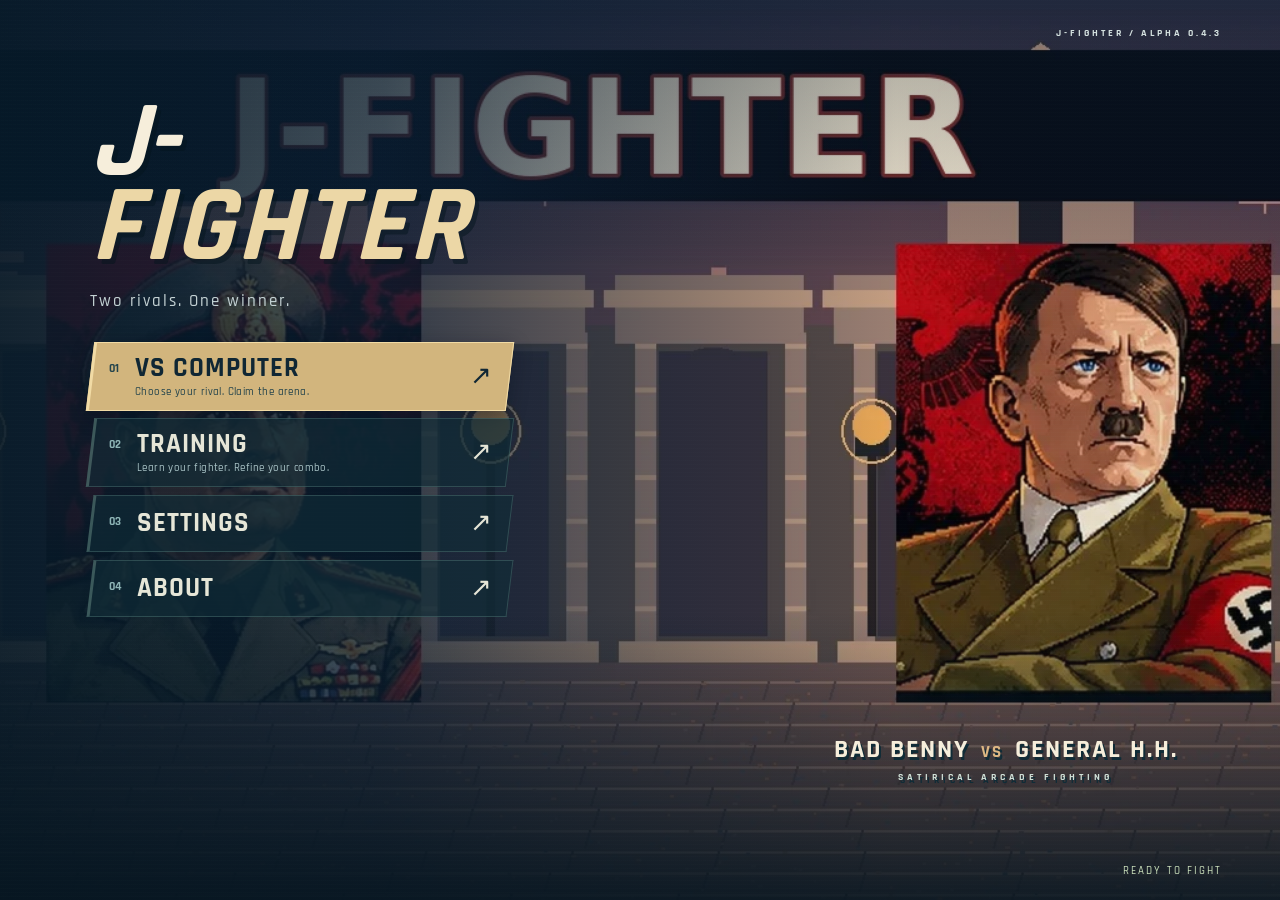
==== commit 7183ea2a: "Add files via upload" ====
--- a/index.html
+++ b/index.html
@@ -20,24 +20,24 @@
 <canvas id="arena" tabindex="0" aria-label="Arena fight. WASD bergerak, Spasi menyerang, I O P untuk skill."></canvas><div class="vignette" aria-hidden="true"></div>
 <header class="combat-header">
 <section class="fighter fighter-one" aria-label="Player status">
-<div class="portrait-frame"><img id="player-portrait" class="portrait-image" data-portrait-side="player" src="assets/nib/ui/portrait.webp" alt="Portrait BAD BENNY"><b class="player-tag">P1</b></div>
+<div class="portrait-frame"><img id="player-portrait" class="portrait-image" data-portrait-side="player" src="assets/bad-benny/ui/portrait.webp" alt="Portrait BAD BENNY"><b class="player-tag">P1</b></div>
 <div class="fighter-fields"><div class="name-row"><h1 id="player-name">BAD BENNY</h1><span class="class-tag" id="player-class">FIGHTER</span></div><div class="life-frame" aria-label="Two health segments, 100 HP each"><div class="life-track"><div id="health-reserve" class="life-fill reserve-fill"></div><div id="health-fill" class="life-fill"></div></div></div><div class="bar-caption"><span id="player-title">IRON COMMAND</span><span id="health-label">200 / 200</span></div><div class="fighter-mark"><i></i><i></i><i></i><b class="round-wins" id="round-wins-player"></b><span id="player-status">CORE ACTIVE</span></div></div></section>
 <section class="match-center" aria-label="Unlimited training time"><div class="mode-kicker" id="mode-label">TRAINING</div><div class="match-clock" id="match-clock">∞</div><div class="match-rule"><i></i><span id="match-score">VS</span><i></i></div></section>
-<section class="fighter fighter-two" aria-label="Opponent status GENERAL H.H."><div class="fighter-fields"><div class="name-row"><span class="class-tag" id="enemy-class">FIGHTER</span><h2 id="enemy-name">GENERAL H.H.</h2></div><div class="life-frame" aria-label="Two health segments, 100 HP each"><div class="life-track"><div id="guard-reserve" class="life-fill reserve-fill"></div><div id="guard-fill" class="life-fill"></div></div></div><div class="bar-caption"><span id="guard-label">HP 200 / 200</span><span id="enemy-title">AIR COMMAND</span></div><div class="fighter-mark"><b class="round-wins" id="round-wins-enemy"></b><span id="dummy-state">READY</span><i></i><i></i><i></i></div></div><div class="portrait-frame"><img id="enemy-portrait" class="portrait-image" data-portrait-side="enemy" src="assets/solan/ui/portrait.webp" alt="Portrait GENERAL H.H."><b class="player-tag">CPU</b></div></section>
+<section class="fighter fighter-two" aria-label="Opponent status GENERAL H.H."><div class="fighter-fields"><div class="name-row"><span class="class-tag" id="enemy-class">FIGHTER</span><h2 id="enemy-name">GENERAL H.H.</h2></div><div class="life-frame" aria-label="Two health segments, 100 HP each"><div class="life-track"><div id="guard-reserve" class="life-fill reserve-fill"></div><div id="guard-fill" class="life-fill"></div></div></div><div class="bar-caption"><span id="guard-label">HP 200 / 200</span><span id="enemy-title">AIR COMMAND</span></div><div class="fighter-mark"><b class="round-wins" id="round-wins-enemy"></b><span id="dummy-state">READY</span><i></i><i></i><i></i></div></div><div class="portrait-frame"><img id="enemy-portrait" class="portrait-image" data-portrait-side="enemy" src="assets/general-hh/ui/portrait.webp" alt="Portrait GENERAL H.H."><b class="player-tag">CPU</b></div></section>
 </header><div class="form-timers"><div id="player-form-timer" class="form-timer" hidden></div><div id="enemy-form-timer" class="form-timer" hidden></div></div>
 <nav class="match-actions" aria-label="Menu arena"><button id="settings-btn" aria-label="Open settings" title="Settings"><svg viewBox="0 0 24 24" aria-hidden="true"><path d="m9 3-1 3-3 1-2 5 2 5 3 1 1 3h6l1-3 3-1 2-5-2-5-3-1-1-3Z"/><circle cx="12" cy="12" r="3"/></svg></button><button id="pause-btn" aria-label="Pause game" title="Pause (Esc)">Ⅱ</button></nav>
 <section id="combo" class="combo-counter" aria-live="polite"><span id="combo-count">0</span><div><strong>HITS</strong><small id="combo-damage">0 DAMAGE</small></div></section><div id="announcement" class="announcement" role="status"></div>
 <section id="round-call" hidden aria-live="polite"><small id="round-call-detail">FIRST TO TWO WINS</small><strong id="round-call-title"></strong></section><aside id="ultimate-cutin" class="ultimate-cutin" aria-hidden="true" aria-label="BAD BENNY ultimate: Helios Squadron"><div class="cutin-circuit"></div><img class="cutin-art" src="assets/nib/ui/cutin.webp" alt=""><div class="cutin-caption"><span class="cutin-kicker">BAD BENNY / COMMANDER</span><strong>HELIOS<br><em>SQUADRON</em></strong><div class="cutin-detail"><span class="cutin-units"><i></i><i></i><i></i><i></i></span>THREE-WAVE AIR RAID</div></div><div class="cutin-edge"></div></aside>
 <footer class="bottom-hud"><section class="skill-deck" aria-label="Attacks and skills"><div class="deck-heading"><span id="deck-character">BAD BENNY</span><i></i><b>MOVE SET</b></div><div class="skill-bar">
-<button class="skill-card basic" data-action="attack" aria-label="Basic attack, Spasi, 3 kombo"><span class="skill-art"><img src="assets/nib/ui/icon-basic.webp" alt=""><kbd>SPACE</kbd><span class="combo-dots"><i></i><i></i><i></i></span></span><span class="skill-name">IRON COMMAND</span></button>
-<button class="skill-card " data-action="skill1" aria-label="Aether Bolt, key I"><span class="skill-art"><img src="assets/nib/ui/icon-skill1.webp" alt=""><span class="cooldown-wipe" aria-hidden="true"></span><kbd>I</kbd></span><span class="skill-name">MARCH ON ROME</span></button>
-<button class="skill-card " data-action="skill2" aria-label="Seismic Drive, key O"><span class="skill-art"><img src="assets/nib/ui/icon-skill2.webp" alt=""><span class="cooldown-wipe" aria-hidden="true"></span><kbd>O</kbd></span><span class="skill-name">NATIONAL ADDRESS</span></button>
-<button class="skill-card ultimate" data-action="ultimate" aria-label="Helios Squadron, key P"><span class="skill-art"><img src="assets/nib/ui/icon-ultimate.webp" alt=""><span class="cooldown-wipe" aria-hidden="true"></span><kbd>P</kbd></span><span class="skill-name">DUCE BOMBER</span></button>
+<button class="skill-card basic" data-action="attack" aria-label="Basic attack, Spasi, 3 kombo"><span class="skill-art"><img src="assets/bad-benny/ui/icon-basic.webp" alt=""><kbd>SPACE</kbd><span class="combo-dots"><i></i><i></i><i></i></span></span><span class="skill-name">IRON COMMAND</span></button>
+<button class="skill-card " data-action="skill1" aria-label="Aether Bolt, key I"><span class="skill-art"><img src="assets/bad-benny/ui/icon-skill1.webp" alt=""><span class="cooldown-wipe" aria-hidden="true"></span><kbd>I</kbd></span><span class="skill-name">MARCH ON ROME</span></button>
+<button class="skill-card " data-action="skill2" aria-label="Seismic Drive, key O"><span class="skill-art"><img src="assets/bad-benny/ui/icon-skill2.webp" alt=""><span class="cooldown-wipe" aria-hidden="true"></span><kbd>O</kbd></span><span class="skill-name">NATIONAL ADDRESS</span></button>
+<button class="skill-card ultimate" data-action="ultimate" aria-label="Helios Squadron, key P"><span class="skill-art"><img src="assets/bad-benny/ui/icon-ultimate.webp" alt=""><span class="cooldown-wipe" aria-hidden="true"></span><kbd>P</kbd></span><span class="skill-name">DUCE BOMBER</span></button>
 </div></section><div class="stage-sign"><span id="stage-name">PLAZA</span><small id="stage-subtitle">DUEL</small><i></i></div><section class="training-data" aria-label="Training results"><div><span>TOTAL DAMAGE</span><strong id="total-damage">0 <small>DMG</small></strong></div><div><span>BEST CHAIN</span><strong id="best-combo">0 <small>HITS</small></strong></div><small class="reset-hint">R · RESET<span>ESC · PAUSE</span></small></section></footer>
-<section id="touch-controls" aria-hidden="true"><div class="dpad"><button class="dbtn dbtn-up" data-key="w" tabindex="-1" aria-label="Up / jump"><i></i></button><button class="dbtn dbtn-left" data-key="a" tabindex="-1" aria-label="Left"><i></i></button><button class="dbtn dbtn-down" data-key="s" tabindex="-1" aria-label="Down / crouch"><i></i></button><button class="dbtn dbtn-right" data-key="d" tabindex="-1" aria-label="Right"><i></i></button></div><div class="action-pad"><button class="tbtn tbtn-attack" data-key=" " data-slot="attack" tabindex="-1"><img src="assets/nib/ui/icon-basic.webp" alt=""></button><button class="tbtn tbtn-skill tbtn-s1" data-key="i" data-slot="skill1" tabindex="-1"><img src="assets/nib/ui/icon-skill1.webp" alt=""><span class="cooldown-wipe"></span><em class="cooldown-num"></em></button><button class="tbtn tbtn-skill tbtn-s2" data-key="o" data-slot="skill2" tabindex="-1"><img src="assets/nib/ui/icon-skill2.webp" alt=""><span class="cooldown-wipe"></span><em class="cooldown-num"></em></button><button class="tbtn tbtn-skill tbtn-ult" data-key="p" data-slot="ultimate" tabindex="-1"><img src="assets/nib/ui/icon-ultimate.webp" alt=""><span class="cooldown-wipe"></span><em class="cooldown-num"></em></button></div></section>
+<section id="touch-controls" aria-hidden="true"><div class="dpad"><button class="dbtn dbtn-up" data-key="w" tabindex="-1" aria-label="Up / jump"><i></i></button><button class="dbtn dbtn-left" data-key="a" tabindex="-1" aria-label="Left"><i></i></button><button class="dbtn dbtn-down" data-key="s" tabindex="-1" aria-label="Down / crouch"><i></i></button><button class="dbtn dbtn-right" data-key="d" tabindex="-1" aria-label="Right"><i></i></button></div><div class="action-pad"><button class="tbtn tbtn-attack" data-key=" " data-slot="attack" tabindex="-1"><img src="assets/bad-benny/ui/icon-basic.webp" alt=""></button><button class="tbtn tbtn-skill tbtn-s1" data-key="i" data-slot="skill1" tabindex="-1"><img src="assets/bad-benny/ui/icon-skill1.webp" alt=""><span class="cooldown-wipe"></span><em class="cooldown-num"></em></button><button class="tbtn tbtn-skill tbtn-s2" data-key="o" data-slot="skill2" tabindex="-1"><img src="assets/bad-benny/ui/icon-skill2.webp" alt=""><span class="cooldown-wipe"></span><em class="cooldown-num"></em></button><button class="tbtn tbtn-skill tbtn-ult" data-key="p" data-slot="ultimate" tabindex="-1"><img src="assets/bad-benny/ui/icon-ultimate.webp" alt=""><span class="cooldown-wipe"></span><em class="cooldown-num"></em></button></div></section>
 <div id="load-state" class="load-state"><span class="loading-glyph">✦</span><strong>J-FIGHTER</strong><span id="load-message">LOADING ARENA…</span></div>
-<dialog id="settings-panel"><div class="dialog-kicker">J-FIGHTER / SETTINGS</div><h2>Arena Settings</h2><p>Adjust audio, display and controls.</p><label class="setting-row training-only"><span>Player character<small>Changing characters restarts training</small></span><select id="character-select"><option value="solan">GENERAL H.H.</option><option value="nib">BAD BENNY LEGACY</option><option value="bad-benny">BAD BENNY</option></select></label><label class="setting-row training-only"><span>Active opponent<small>Enable CPU attacks during training</small></span><input type="checkbox" id="ai-toggle" checked></label><label class="setting-row"><span>Show hitboxes<small>Body and attack hitboxes</small></span><input type="checkbox" id="hitbox-toggle"></label><label class="setting-row"><span>Sound enabled<small>Voice, impacts and abilities</small></span><input type="checkbox" id="sound-toggle" checked></label><label class="setting-row"><span>Background music<small>Looping menu and arena soundtrack</small></span><input type="checkbox" id="music-toggle" checked></label><label class="volume-row"><span>Music</span><input type="range" id="music-slider" min="0" max="100" value="5" aria-label="Volume musik"><output id="music-value">5%</output></label><label class="setting-row"><span>Animated menu background<small>Looping video on main menu</small></span><input type="checkbox" id="menu-video-toggle" checked></label><label class="volume-row"><span>Sound</span><input type="range" id="volume-slider" min="0" max="100" value="45" aria-label="Volume audio"><output id="volume-value">45%</output></label><div class="dialog-buttons"><button id="sound-test">Test sound</button><button id="fullscreen-btn">Fullscreen</button></div><details class="controls-help"><summary>Keyboard controls</summary><p>A / D · Move &nbsp; 2× A / D · Run<br>W · Jump &nbsp; S · Crouch / fast fall<br>2× S · Flip &nbsp; SPACE · 3-hit combo<br>I / O · Skill &nbsp; P · Ultimate</p></details><button class="primary-button" id="close-settings">Back to Arena <span>↗</span></button></dialog>
+<dialog id="settings-panel"><div class="dialog-kicker">J-FIGHTER / SETTINGS</div><h2>Arena Settings</h2><p>Adjust audio, display and controls.</p><label class="setting-row training-only"><span>Player character<small>Changing characters restarts training</small></span><select id="character-select"><option value="bad-benny">BAD BENNY</option><option value="general-hh">GENERAL H.H.</option></select></label><label class="setting-row training-only"><span>Active opponent<small>Enable CPU attacks during training</small></span><input type="checkbox" id="ai-toggle" checked></label><label class="setting-row"><span>Show hitboxes<small>Body and attack hitboxes</small></span><input type="checkbox" id="hitbox-toggle"></label><label class="setting-row"><span>Sound enabled<small>Voice, impacts and abilities</small></span><input type="checkbox" id="sound-toggle" checked></label><label class="setting-row"><span>Background music<small>Looping menu and arena soundtrack</small></span><input type="checkbox" id="music-toggle" checked></label><label class="volume-row"><span>Music</span><input type="range" id="music-slider" min="0" max="100" value="5" aria-label="Volume musik"><output id="music-value">5%</output></label><label class="setting-row"><span>Animated menu background<small>Looping video on main menu</small></span><input type="checkbox" id="menu-video-toggle" checked></label><label class="volume-row"><span>Sound</span><input type="range" id="volume-slider" min="0" max="100" value="45" aria-label="Volume audio"><output id="volume-value">45%</output></label><div class="dialog-buttons"><button id="sound-test">Test sound</button><button id="fullscreen-btn">Fullscreen</button></div><details class="controls-help"><summary>Keyboard controls</summary><p>A / D · Move &nbsp; 2× A / D · Run<br>W · Jump &nbsp; S · Crouch / fast fall<br>2× S · Flip &nbsp; SPACE · 3-hit combo<br>I / O · Skill &nbsp; P · Ultimate</p></details><button class="primary-button" id="close-settings">Back to Arena <span>↗</span></button></dialog>
 <dialog id="pause-panel"><div class="dialog-kicker">J-FIGHTER / PAUSE</div><h2>PAUSED</h2><p>Match paused. Ready to resume?</p><button class="primary-button" id="resume-btn">Resume Match <span>↗</span></button><button class="text-button" id="restart-btn">Restart</button><button class="text-button" id="back-menu">Main Menu</button></dialog>
-</main><section id="front-menu" aria-label="Main menu J-Fighter"></section><script src="assets/mecha/manifest.js"></script><script src="assets/stage-config.js"></script><script src="assets/ui/drone-config.js"></script><script src="assets/fenr/human/manifest.js"></script><script src="assets/fenr/wolf/manifest.js"></script><script src="fenr.js"></script><script src="assets/solan/manifest.js?v=041"></script><script src="solan.js"></script><script src="assets/nib/manifest.js?v=032"></script><script src="nib.js?v=027"></script><script src="assets/bad-benny/manifest.js?v=041"></script><script src="bad-benny.js?v=040"></script><script src="assets/audio/announcer/manifest.js"></script><script src="announcer.js"></script><script src="match.js?v=025"></script><script>window.FRONTEND_ENABLED=true;</script><script src="game.js?v=041"></script><script src="touch.js"></script><script src="menu.js?v=041"></script><script>window.addEventListener('error',e=>{console.error('[J-Fighter ERROR]',e.message);let w=document.getElementById('jf-crash');if(!w){w=document.createElement('div');w.id='jf-crash';document.body.appendChild(w);w.style.cssText='position:fixed;left:8px;bottom:8px;z-index:99999;background:#420900;color:white;font:13px Arial;padding:12px;max-width:92vw;border:1px solid #f83';}w.textContent='GAME ERROR: '+e.message+' ('+(e.filename||'').split('/').pop()+':'+e.lineno+')';});</script></body></html>
+</main><section id="front-menu" aria-label="Main menu J-Fighter"></section><script src="assets/mecha/manifest.js"></script><script src="assets/stage-config.js"></script><script src="assets/ui/drone-config.js"></script><script src="assets/fenr/human/manifest.js"></script><script src="assets/fenr/wolf/manifest.js"></script><script src="fenr.js"></script><script src="assets/general-hh/manifest.js?v=043"></script><script src="general-hh.js?v=043"></script><script src="assets/bad-benny/manifest.js?v=043"></script><script src="bad-benny.js?v=043"></script><script src="assets/audio/announcer/manifest.js"></script><script src="announcer.js"></script><script src="match.js?v=025"></script><script>window.FRONTEND_ENABLED=true;</script><script src="game.js?v=043"></script><script src="touch.js"></script><script src="menu.js?v=043"></script><script>window.addEventListener('error',e=>{console.error('[J-Fighter ERROR]',e.message);let w=document.getElementById('jf-crash');if(!w){w=document.createElement('div');w.id='jf-crash';document.body.appendChild(w);w.style.cssText='position:fixed;left:8px;bottom:8px;z-index:99999;background:#420900;color:white;font:13px Arial;padding:12px;max-width:92vw;border:1px solid #f83';}w.textContent='GAME ERROR: '+e.message+' ('+(e.filename||'').split('/').pop()+':'+e.lineno+')';});</script></body></html>
 
 
